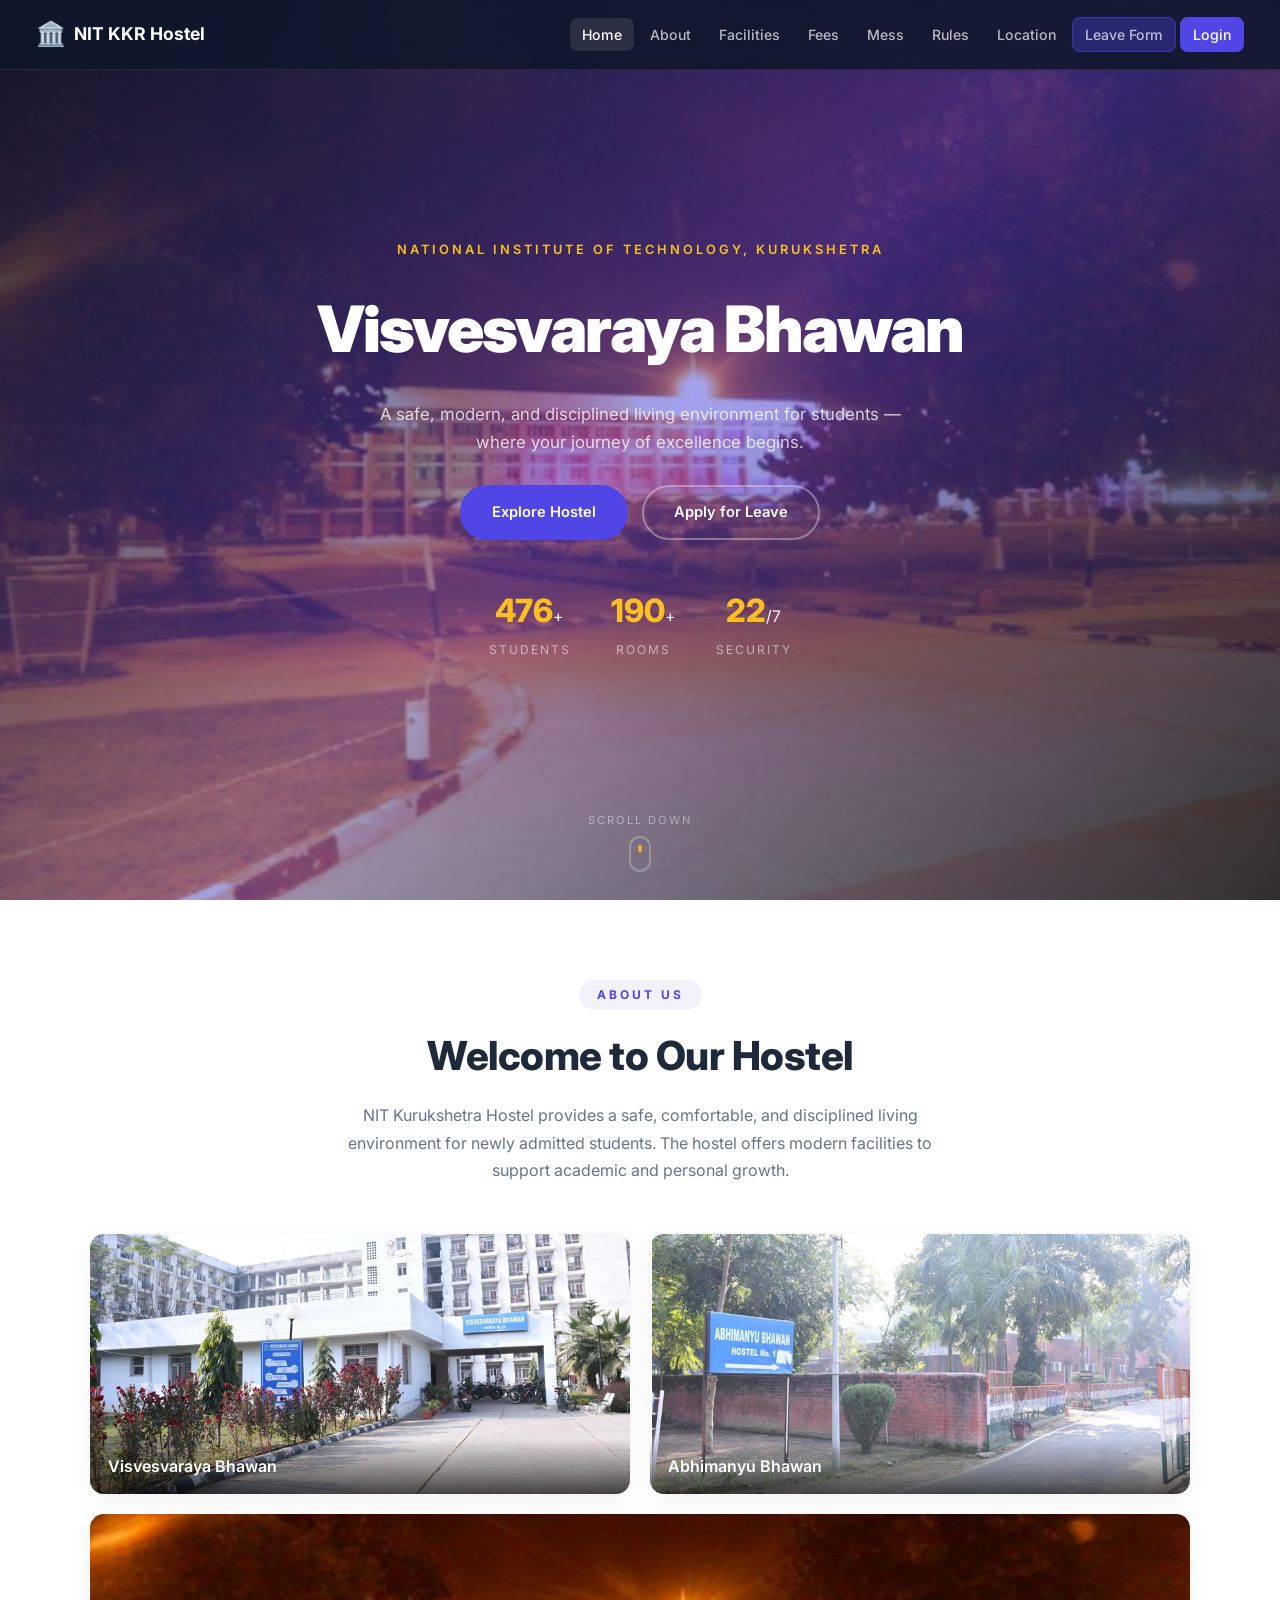
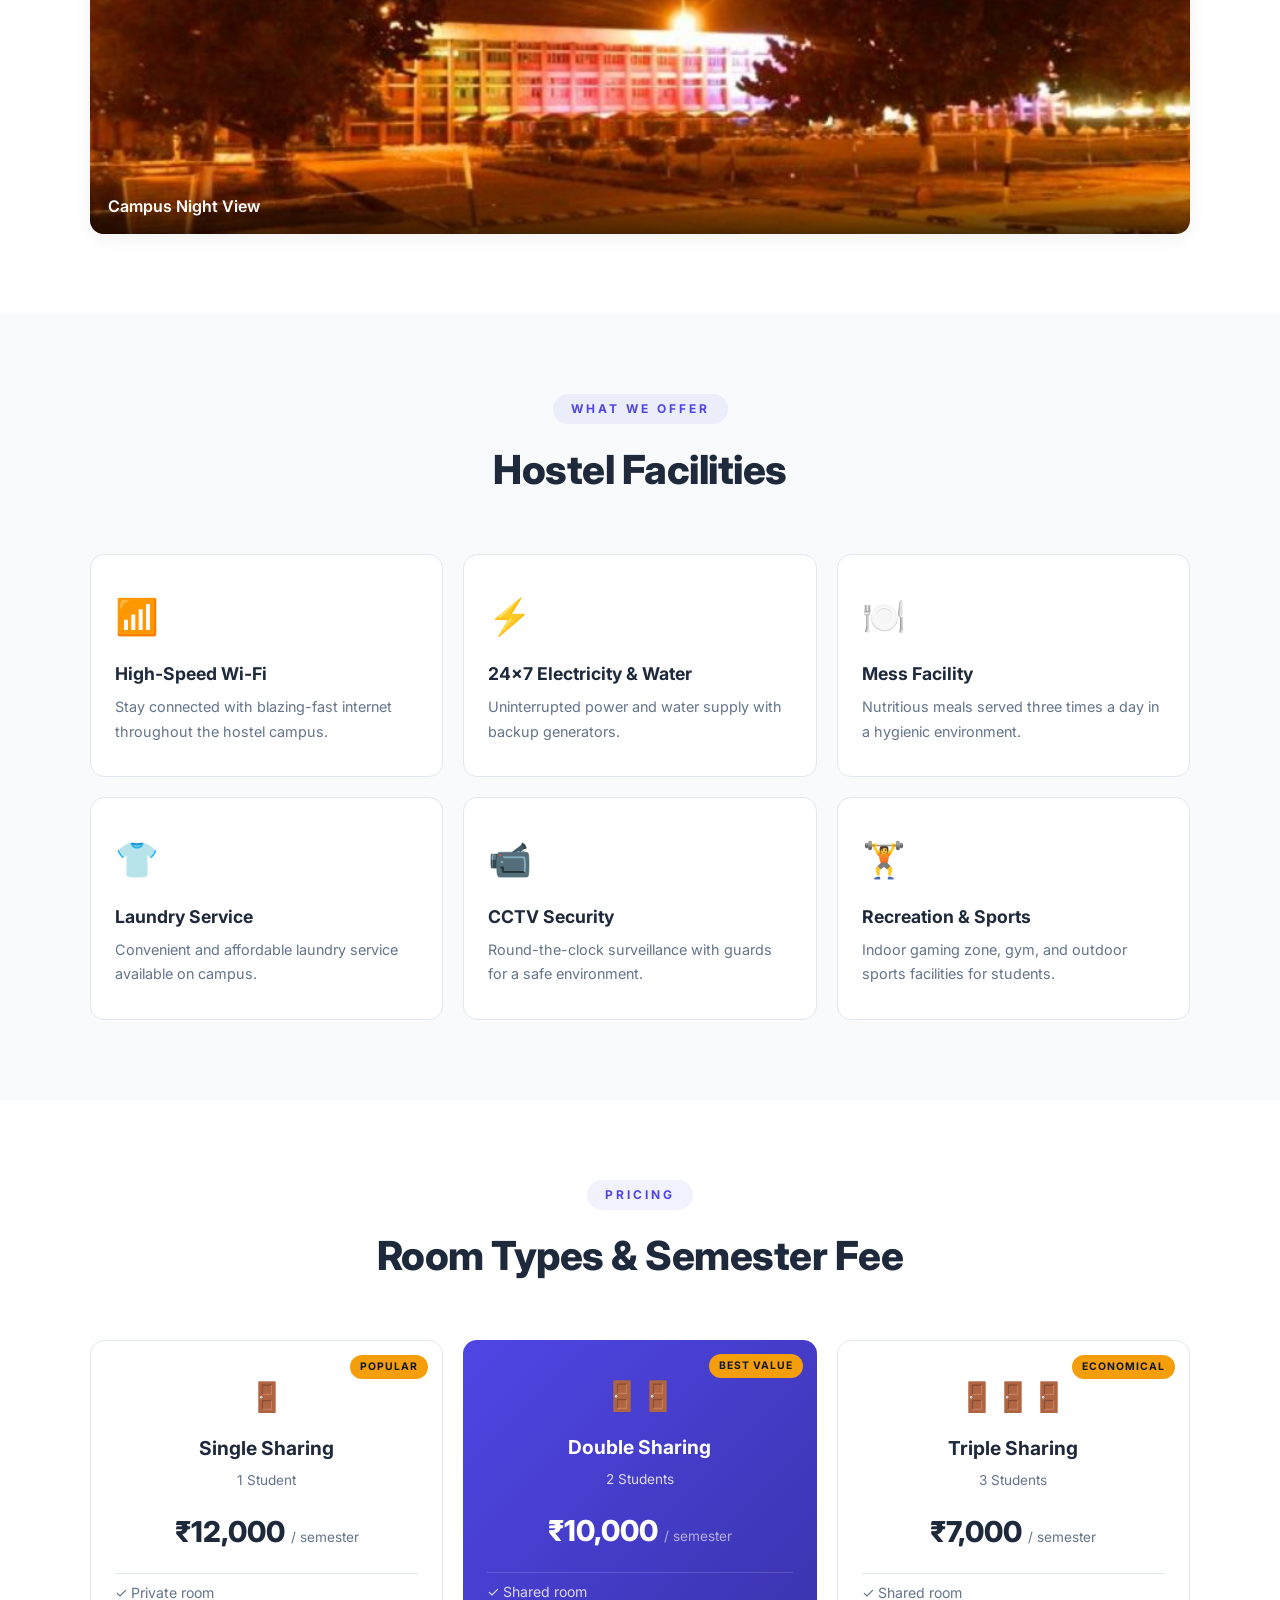
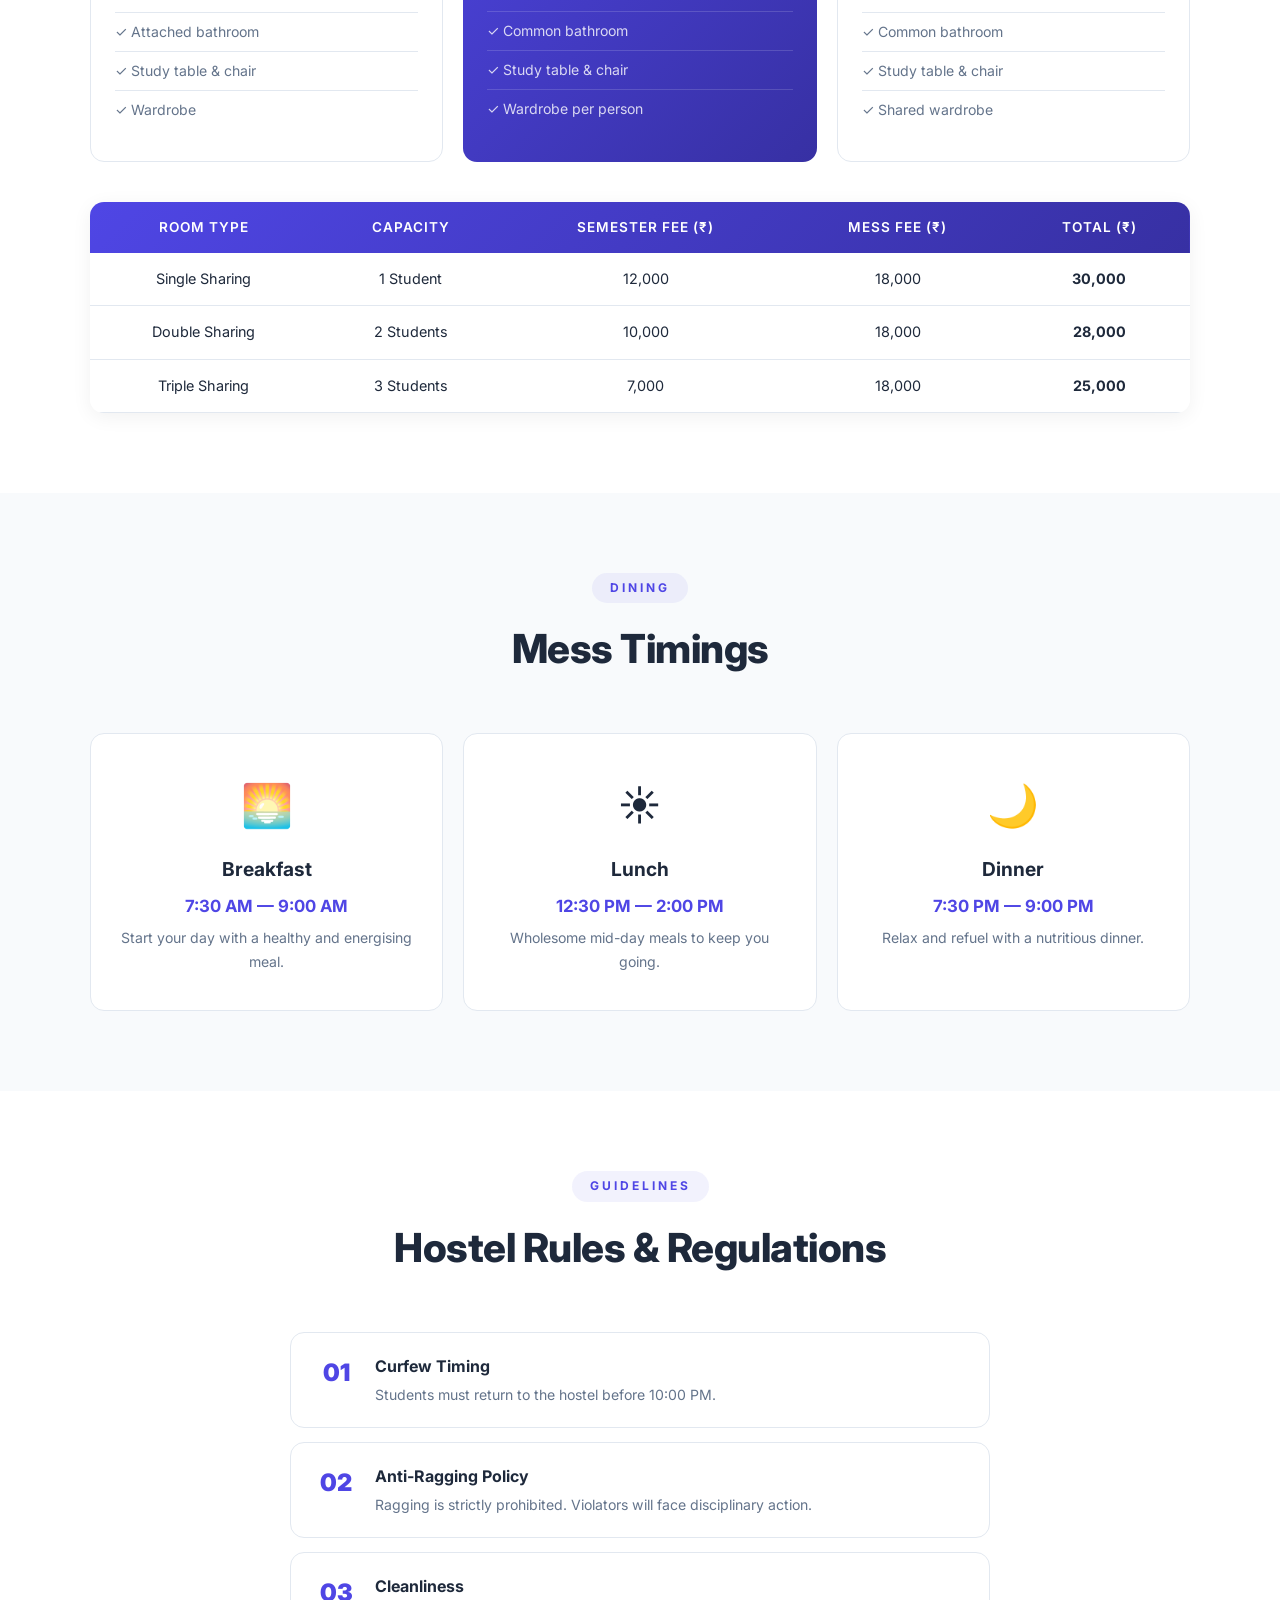
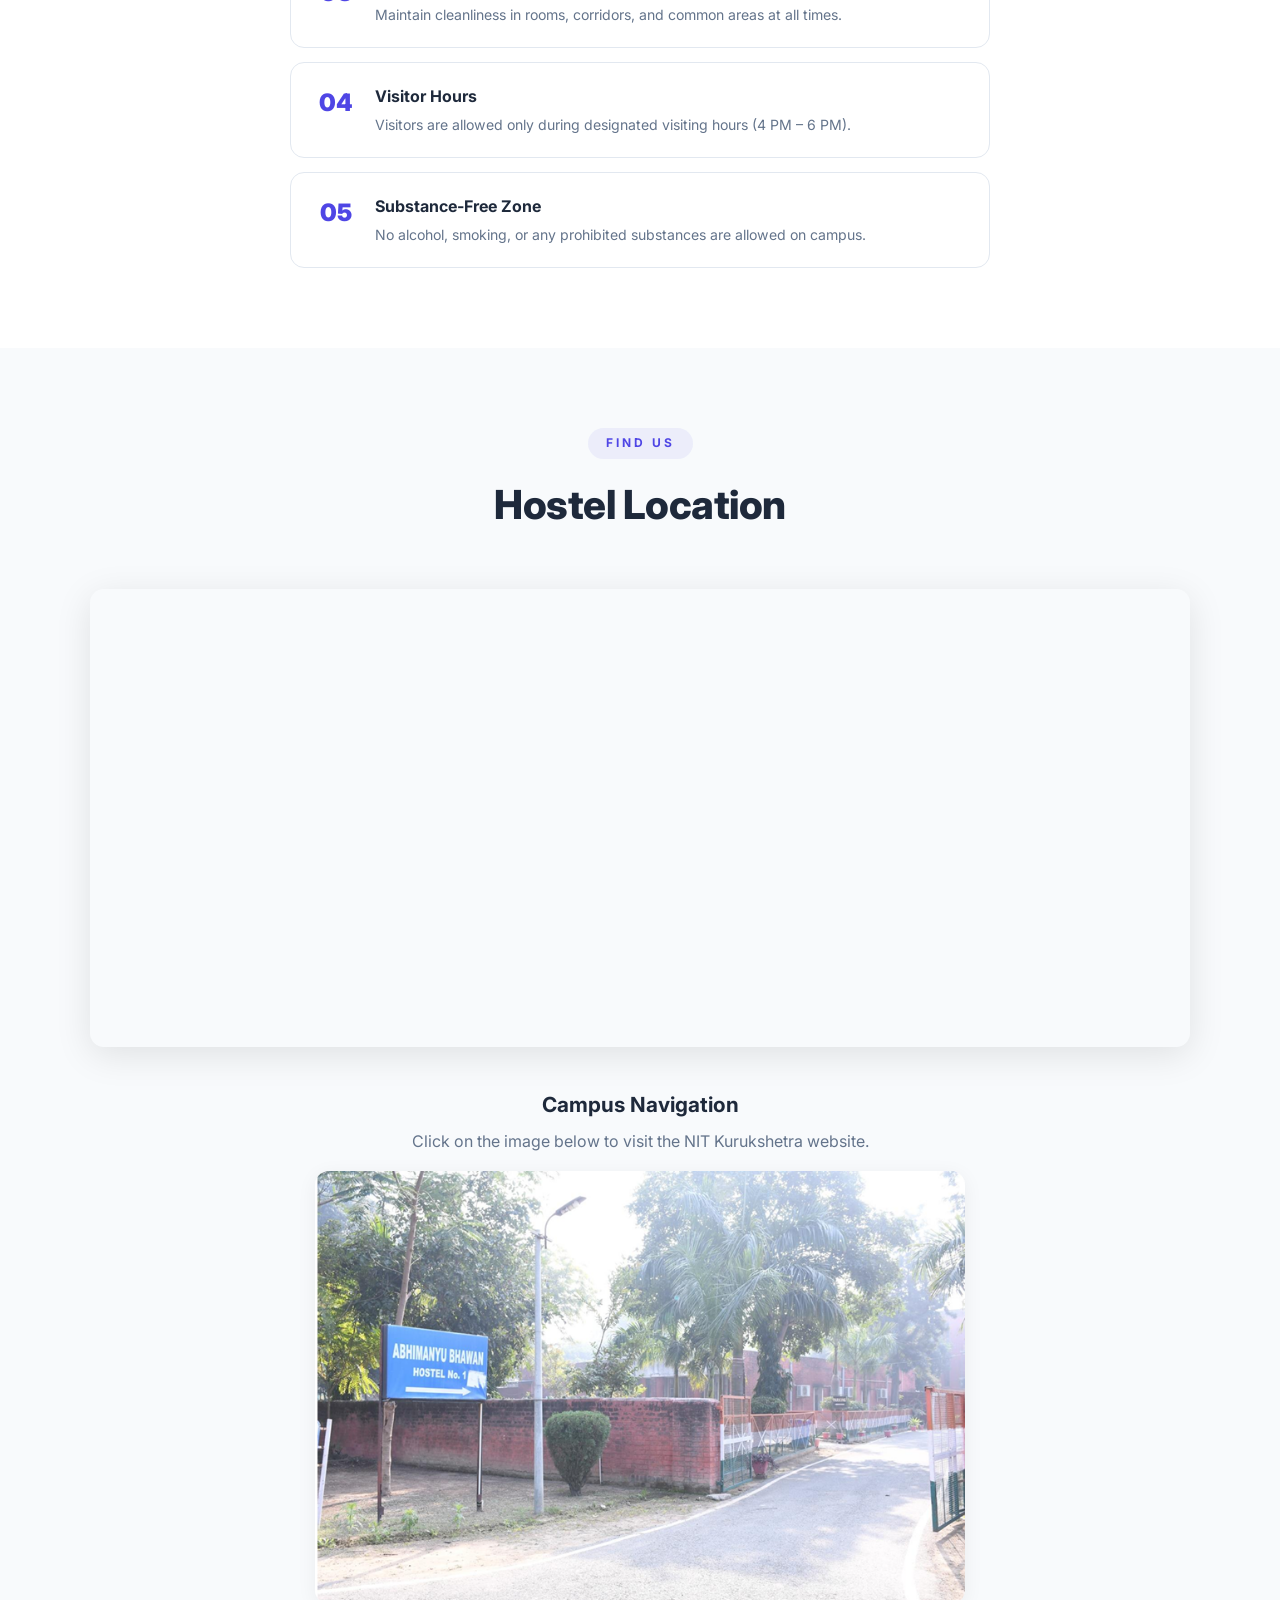
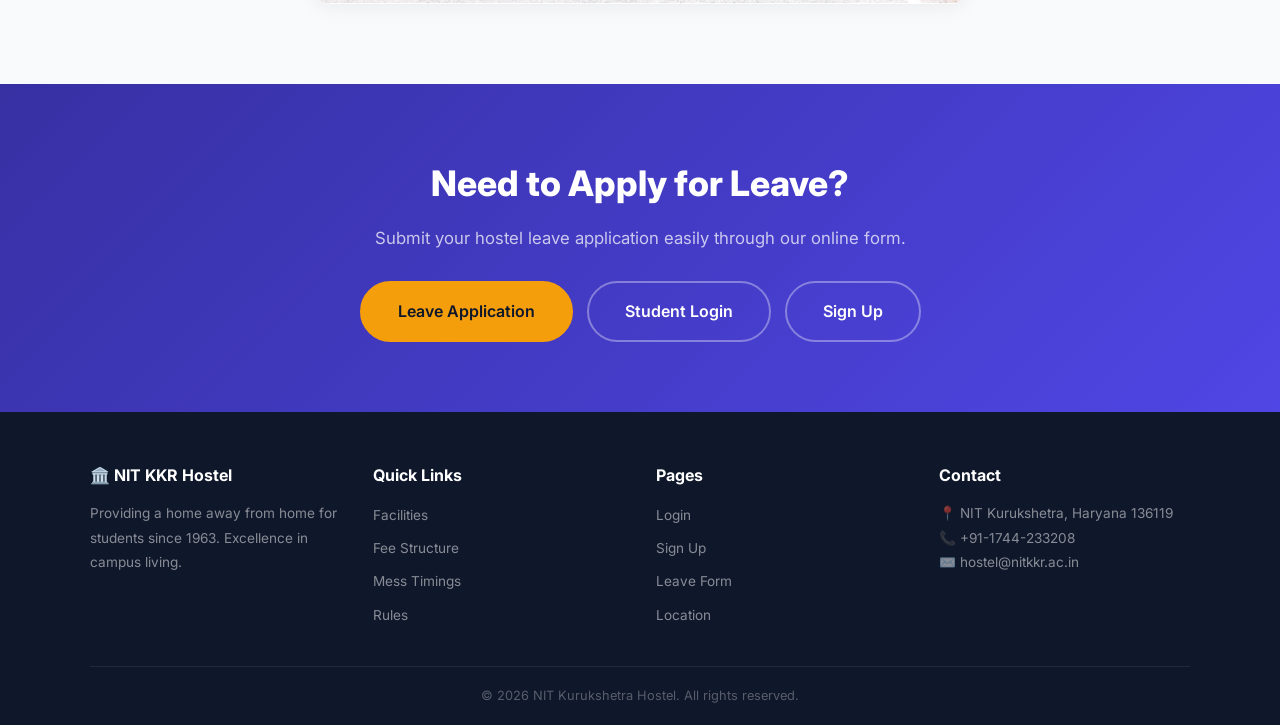
==== index.html @ 4e36c92c "Add NIT KKR Hostel webpage - HTML, CSS, JS with login, signup, leave form" ====
<!DOCTYPE html>
<html lang="en">

<head>
    <meta charset="UTF-8">
    <meta name="viewport" content="width=device-width, initial-scale=1.0">
    <title>NIT Kurukshetra Hostel - Visvesvaraya Bhawan</title>
    <meta name="description" content="NIT Kurukshetra Hostel - Visvesvaraya Bhawan. Safe, comfortable, and disciplined living environment for students with modern facilities.">
    <link rel="stylesheet" href="style.css">
    <link href="https://fonts.googleapis.com/css2?family=Inter:wght@300;400;500;600;700;800;900&display=swap" rel="stylesheet">
</head>

<body>

    <!-- ═══════════════════════ NAVBAR ═══════════════════════ -->
    <nav class="navbar" id="navbar">
        <div class="nav-brand">
            <span class="nav-logo">🏛️</span>
            <span class="nav-title">NIT KKR Hostel</span>
        </div>
        <button class="nav-toggle" id="navToggle" aria-label="Toggle navigation">
            <span></span><span></span><span></span>
        </button>
        <ul class="nav-links" id="navLinks">
            <li><a href="#home" class="active">Home</a></li>
            <li><a href="#about">About</a></li>
            <li><a href="#facilities">Facilities</a></li>
            <li><a href="#fees">Fees</a></li>
            <li><a href="#mess">Mess</a></li>
            <li><a href="#rules">Rules</a></li>
            <li><a href="#location">Location</a></li>
            <li><a href="leave.html" class="nav-btn">Leave Form</a></li>
            <li><a href="login.html" class="nav-btn nav-btn-accent">Login</a></li>
        </ul>
    </nav>

    <!-- ═══════════════════════ HERO SECTION ═══════════════════════ -->
    <section class="hero" id="home">
        <div class="hero-overlay"></div>
        <div class="hero-content">
            <p class="hero-tag">National Institute of Technology, Kurukshetra</p>
            <h1 class="hero-title">Visvesvaraya Bhawan</h1>
            <p class="hero-subtitle">A safe, modern, and disciplined living environment for students — where your journey of excellence begins.</p>
            <div class="hero-actions">
                <a href="#about" class="btn btn-primary">Explore Hostel</a>
                <a href="leave.html" class="btn btn-outline">Apply for Leave</a>
            </div>
            <div class="hero-stats">
                <div class="stat">
                    <span class="stat-num" data-target="500">0</span>+
                    <span class="stat-label">Students</span>
                </div>
                <div class="stat">
                    <span class="stat-num" data-target="200">0</span>+
                    <span class="stat-label">Rooms</span>
                </div>
                <div class="stat">
                    <span class="stat-num" data-target="24">0</span>/7
                    <span class="stat-label">Security</span>
                </div>
            </div>
        </div>
        <div class="hero-scroll">
            <span>Scroll Down</span>
            <div class="scroll-indicator"></div>
        </div>
    </section>

    <!-- ═══════════════════════ ABOUT ═══════════════════════ -->
    <section class="section" id="about">
        <div class="container">
            <div class="section-header">
                <span class="section-tag">About Us</span>
                <h2 class="section-title">Welcome to Our Hostel</h2>
                <p class="section-desc">
                    NIT Kurukshetra Hostel provides a safe, comfortable, and disciplined living
                    environment for newly admitted students. The hostel offers modern facilities
                    to support academic and personal growth.
                </p>
            </div>
            <div class="about-grid">
                <div class="about-card">
                    <img src="images/hostel.png" alt="Visvesvaraya Bhawan - Hostel Building" class="about-img">
                    <div class="about-card-label">Visvesvaraya Bhawan</div>
                </div>
                <div class="about-card">
                    <img src="images/h1.png" alt="Abhimanyu Bhawan - Hostel No.1" class="about-img">
                    <div class="about-card-label">Abhimanyu Bhawan</div>
                </div>
                <div class="about-card about-card-wide">
                    <img src="images/image.png" alt="NIT Kurukshetra Campus Night View" class="about-img">
                    <div class="about-card-label">Campus Night View</div>
                </div>
            </div>
        </div>
    </section>

    <!-- ═══════════════════════ FACILITIES ═══════════════════════ -->
    <section class="section section-alt" id="facilities">
        <div class="container">
            <div class="section-header">
                <span class="section-tag">What We Offer</span>
                <h2 class="section-title">Hostel Facilities</h2>
            </div>
            <div class="facilities-grid">
                <div class="facility-card" data-aos="fade-up">
                    <div class="facility-icon">📶</div>
                    <h3>High-Speed Wi-Fi</h3>
                    <p>Stay connected with blazing-fast internet throughout the hostel campus.</p>
                </div>
                <div class="facility-card" data-aos="fade-up">
                    <div class="facility-icon">⚡</div>
                    <h3>24×7 Electricity & Water</h3>
                    <p>Uninterrupted power and water supply with backup generators.</p>
                </div>
                <div class="facility-card" data-aos="fade-up">
                    <div class="facility-icon">🍽️</div>
                    <h3>Mess Facility</h3>
                    <p>Nutritious meals served three times a day in a hygienic environment.</p>
                </div>
                <div class="facility-card" data-aos="fade-up">
                    <div class="facility-icon">👕</div>
                    <h3>Laundry Service</h3>
                    <p>Convenient and affordable laundry service available on campus.</p>
                </div>
                <div class="facility-card" data-aos="fade-up">
                    <div class="facility-icon">📹</div>
                    <h3>CCTV Security</h3>
                    <p>Round-the-clock surveillance with guards for a safe environment.</p>
                </div>
                <div class="facility-card" data-aos="fade-up">
                    <div class="facility-icon">🏋️</div>
                    <h3>Recreation & Sports</h3>
                    <p>Indoor gaming zone, gym, and outdoor sports facilities for students.</p>
                </div>
            </div>
        </div>
    </section>

    <!-- ═══════════════════════ FEE TABLE ═══════════════════════ -->
    <section class="section" id="fees">
        <div class="container">
            <div class="section-header">
                <span class="section-tag">Pricing</span>
                <h2 class="section-title">Room Types & Semester Fee</h2>
            </div>
            <div class="fee-cards">
                <div class="fee-card">
                    <div class="fee-badge">Popular</div>
                    <div class="fee-icon">🚪</div>
                    <h3>Single Sharing</h3>
                    <p class="fee-capacity">1 Student</p>
                    <div class="fee-price">₹12,000 <span>/ semester</span></div>
                    <ul class="fee-features">
                        <li>✓ Private room</li>
                        <li>✓ Attached bathroom</li>
                        <li>✓ Study table & chair</li>
                        <li>✓ Wardrobe</li>
                    </ul>
                </div>
                <div class="fee-card fee-card-featured">
                    <div class="fee-badge">Best Value</div>
                    <div class="fee-icon">🚪🚪</div>
                    <h3>Double Sharing</h3>
                    <p class="fee-capacity">2 Students</p>
                    <div class="fee-price">₹10,000 <span>/ semester</span></div>
                    <ul class="fee-features">
                        <li>✓ Shared room</li>
                        <li>✓ Common bathroom</li>
                        <li>✓ Study table & chair</li>
                        <li>✓ Wardrobe per person</li>
                    </ul>
                </div>
                <div class="fee-card">
                    <div class="fee-badge">Economical</div>
                    <div class="fee-icon">🚪🚪🚪</div>
                    <h3>Triple Sharing</h3>
                    <p class="fee-capacity">3 Students</p>
                    <div class="fee-price">₹7,000 <span>/ semester</span></div>
                    <ul class="fee-features">
                        <li>✓ Shared room</li>
                        <li>✓ Common bathroom</li>
                        <li>✓ Study table & chair</li>
                        <li>✓ Shared wardrobe</li>
                    </ul>
                </div>
            </div>

            <!-- Traditional Fee Table -->
            <div class="table-wrapper">
                <table id="feeTable">
                    <thead>
                        <tr>
                            <th>Room Type</th>
                            <th>Capacity</th>
                            <th>Semester Fee (₹)</th>
                            <th>Mess Fee (₹)</th>
                            <th>Total (₹)</th>
                        </tr>
                    </thead>
                    <tbody>
                        <tr>
                            <td>Single Sharing</td>
                            <td>1 Student</td>
                            <td>12,000</td>
                            <td>18,000</td>
                            <td><strong>30,000</strong></td>
                        </tr>
                        <tr>
                            <td>Double Sharing</td>
                            <td>2 Students</td>
                            <td>10,000</td>
                            <td>18,000</td>
                            <td><strong>28,000</strong></td>
                        </tr>
                        <tr>
                            <td>Triple Sharing</td>
                            <td>3 Students</td>
                            <td>7,000</td>
                            <td>18,000</td>
                            <td><strong>25,000</strong></td>
                        </tr>
                    </tbody>
                </table>
            </div>
        </div>
    </section>

    <!-- ═══════════════════════ MESS TIMINGS ═══════════════════════ -->
    <section class="section section-alt" id="mess">
        <div class="container">
            <div class="section-header">
                <span class="section-tag">Dining</span>
                <h2 class="section-title">Mess Timings</h2>
            </div>
            <div class="mess-grid">
                <div class="mess-card">
                    <div class="mess-icon">🌅</div>
                    <h3>Breakfast</h3>
                    <p class="mess-time">7:30 AM — 9:00 AM</p>
                    <p class="mess-desc">Start your day with a healthy and energising meal.</p>
                </div>
                <div class="mess-card">
                    <div class="mess-icon">☀️</div>
                    <h3>Lunch</h3>
                    <p class="mess-time">12:30 PM — 2:00 PM</p>
                    <p class="mess-desc">Wholesome mid-day meals to keep you going.</p>
                </div>
                <div class="mess-card">
                    <div class="mess-icon">🌙</div>
                    <h3>Dinner</h3>
                    <p class="mess-time">7:30 PM — 9:00 PM</p>
                    <p class="mess-desc">Relax and refuel with a nutritious dinner.</p>
                </div>
            </div>
        </div>
    </section>

    <!-- ═══════════════════════ RULES ═══════════════════════ -->
    <section class="section" id="rules">
        <div class="container">
            <div class="section-header">
                <span class="section-tag">Guidelines</span>
                <h2 class="section-title">Hostel Rules & Regulations</h2>
            </div>
            <div class="rules-list">
                <div class="rule-item">
                    <span class="rule-num">01</span>
                    <div>
                        <h4>Curfew Timing</h4>
                        <p>Students must return to the hostel before 10:00 PM.</p>
                    </div>
                </div>
                <div class="rule-item">
                    <span class="rule-num">02</span>
                    <div>
                        <h4>Anti-Ragging Policy</h4>
                        <p>Ragging is strictly prohibited. Violators will face disciplinary action.</p>
                    </div>
                </div>
                <div class="rule-item">
                    <span class="rule-num">03</span>
                    <div>
                        <h4>Cleanliness</h4>
                        <p>Maintain cleanliness in rooms, corridors, and common areas at all times.</p>
                    </div>
                </div>
                <div class="rule-item">
                    <span class="rule-num">04</span>
                    <div>
                        <h4>Visitor Hours</h4>
                        <p>Visitors are allowed only during designated visiting hours (4 PM – 6 PM).</p>
                    </div>
                </div>
                <div class="rule-item">
                    <span class="rule-num">05</span>
                    <div>
                        <h4>Substance-Free Zone</h4>
                        <p>No alcohol, smoking, or any prohibited substances are allowed on campus.</p>
                    </div>
                </div>
            </div>
        </div>
    </section>

    <!-- ═══════════════════════ LOCATION ═══════════════════════ -->
    <section class="section section-alt" id="location">
        <div class="container">
            <div class="section-header">
                <span class="section-tag">Find Us</span>
                <h2 class="section-title">Hostel Location</h2>
            </div>
            <div class="map-container">
                <iframe
                    src="https://www.google.com/maps/embed?pb=!1m18!1m12!1m3!1d3444.362678677204!2d76.81512547534066!3d29.94514027498901!2m3!1f0!2f0!3f0!3m2!1i1024!2i768!4f13.1!3m3!1m2!1s0x390e3f51bab18cb5%3A0x96200205143e35f6!2sNIT%20Kurukshetra!5e0!3m2!1sen!2sin!4v1706540000000"
                    width="100%" height="450" style="border:0; border-radius: 16px;" allowfullscreen="" loading="lazy"
                    referrerpolicy="no-referrer-when-downgrade" title="NIT Kurukshetra Location">
                </iframe>
            </div>

            <!-- Campus Image Map -->
            <div class="campus-nav">
                <h3>Campus Navigation</h3>
                <p>Click on the image below to visit the NIT Kurukshetra website.</p>
                <img src="images/h1.png" usemap="#campusmap" alt="Campus Navigation - Abhimanyu Bhawan" class="campus-map-img">
                <map name="campusmap">
                    <area shape="rect" coords="50,50,300,250" href="https://nitkkr.ac.in" target="_blank"
                        alt="NIT Kurukshetra Website">
                </map>
            </div>
        </div>
    </section>

    <!-- ═══════════════════════ CTA ═══════════════════════ -->
    <section class="cta-section">
        <div class="container">
            <h2>Need to Apply for Leave?</h2>
            <p>Submit your hostel leave application easily through our online form.</p>
            <div class="cta-buttons">
                <a href="leave.html" class="btn btn-primary btn-lg">Leave Application</a>
                <a href="login.html" class="btn btn-outline btn-lg">Student Login</a>
                <a href="signup.html" class="btn btn-outline btn-lg">Sign Up</a>
            </div>
        </div>
    </section>

    <!-- ═══════════════════════ FOOTER ═══════════════════════ -->
    <footer class="footer">
        <div class="container">
            <div class="footer-grid">
                <div class="footer-col">
                    <h4>🏛️ NIT KKR Hostel</h4>
                    <p>Providing a home away from home for students since 1963. Excellence in campus living.</p>
                </div>
                <div class="footer-col">
                    <h4>Quick Links</h4>
                    <ul>
                        <li><a href="#facilities">Facilities</a></li>
                        <li><a href="#fees">Fee Structure</a></li>
                        <li><a href="#mess">Mess Timings</a></li>
                        <li><a href="#rules">Rules</a></li>
                    </ul>
                </div>
                <div class="footer-col">
                    <h4>Pages</h4>
                    <ul>
                        <li><a href="login.html">Login</a></li>
                        <li><a href="signup.html">Sign Up</a></li>
                        <li><a href="leave.html">Leave Form</a></li>
                        <li><a href="#location">Location</a></li>
                    </ul>
                </div>
                <div class="footer-col">
                    <h4>Contact</h4>
                    <p>📍 NIT Kurukshetra, Haryana 136119</p>
                    <p>📞 +91-1744-233208</p>
                    <p>✉️ hostel@nitkkr.ac.in</p>
                </div>
            </div>
            <div class="footer-bottom">
                <p>&copy; 2026 NIT Kurukshetra Hostel. All rights reserved.</p>
            </div>
        </div>
    </footer>

    <script src="script.js"></script>
</body>

</html>
---- style.css ----
/* ── NIT KKR Hostel — Stylesheet ── */
@import url('https://fonts.googleapis.com/css2?family=Inter:wght@400;600;700;800&display=swap');

* { box-sizing: border-box; margin: 0; padding: 0; }
html { scroll-behavior: smooth; scroll-padding-top: 80px; }
body { font-family: 'Inter', sans-serif; color: #1e293b; line-height: 1.7; }
img { max-width: 100%; display: block; }
a { text-decoration: none; color: inherit; }
ul { list-style: none; }
.container { max-width: 1140px; margin: 0 auto; padding: 0 20px; }

/* ── Navbar ── */
.navbar {
    position: fixed; top: 0; left: 0; right: 0; z-index: 1000;
    display: flex; align-items: center; justify-content: space-between;
    padding: 14px 36px;
    background: rgba(15,23,42,0.85); backdrop-filter: blur(14px);
    border-bottom: 1px solid rgba(255,255,255,0.08);
}
.navbar.scrolled { padding: 10px 36px; background: rgba(15,23,42,0.96); }
.nav-brand { display: flex; align-items: center; gap: 8px; }
.nav-logo { font-size: 1.5rem; }
.nav-title { font-size: 1.1rem; font-weight: 700; color: #fff; }
.nav-links { display: flex; align-items: center; gap: 4px; }
.nav-links a { color: rgba(255,255,255,0.7); font-size: 0.88rem; font-weight: 500; padding: 8px 12px; border-radius: 8px; transition: 0.3s; }
.nav-links a:hover, .nav-links a.active { color: #fff; background: rgba(255,255,255,0.1); }
.nav-btn { background: rgba(79,70,229,0.35)!important; border: 1px solid rgba(79,70,229,0.5)!important; }
.nav-btn:hover { background: #4f46e5!important; color: #fff!important; }
.nav-btn-accent { background: #4f46e5!important; color: #fff!important; }
.nav-toggle { display: none; flex-direction: column; gap: 5px; background: none; border: none; cursor: pointer; }
.nav-toggle span { width: 22px; height: 2px; background: #fff; border-radius: 2px; }

/* ── Hero ── */
.hero {
    min-height: 100vh; display: flex; align-items: center; justify-content: center;
    text-align: center; color: #fff; position: relative;
    background: url('images/image.png') center/cover no-repeat;
}
.hero-overlay { position: absolute; inset: 0; background: linear-gradient(135deg, rgba(15,23,42,0.88), rgba(79,70,229,0.5), rgba(15,23,42,0.85)); }
.hero-content { position: relative; z-index: 2; max-width: 760px; padding: 0 20px; animation: fadeUp 0.8s ease; }
.hero-tag { font-size: 0.8rem; font-weight: 600; text-transform: uppercase; letter-spacing: 3px; color: #fbbf24; margin-bottom: 14px; }
.hero-title { font-size: clamp(2.2rem,5.5vw,4rem); font-weight: 900; letter-spacing: -2px; margin-bottom: 16px; }
.hero-subtitle { font-size: 1.05rem; color: rgba(255,255,255,0.78); max-width: 540px; margin: 0 auto 28px; }
.hero-actions { display: flex; gap: 14px; justify-content: center; flex-wrap: wrap; margin-bottom: 44px; }
.hero-stats { display: flex; gap: 40px; justify-content: center; flex-wrap: wrap; }
.stat-num { font-size: 2rem; font-weight: 800; color: #fbbf24; }
.stat-label { display: block; font-size: 0.75rem; text-transform: uppercase; letter-spacing: 2px; color: rgba(255,255,255,0.55); margin-top: 2px; }
.hero-scroll { position: absolute; bottom: 28px; left: 50%; transform: translateX(-50%); z-index: 2; text-align: center; color: rgba(255,255,255,0.45); font-size: 0.7rem; letter-spacing: 2px; text-transform: uppercase; }
.scroll-indicator { width: 22px; height: 36px; border: 2px solid rgba(255,255,255,0.25); border-radius: 11px; margin: 6px auto 0; position: relative; }
.scroll-indicator::before { content: ''; position: absolute; top: 7px; left: 50%; transform: translateX(-50%); width: 3px; height: 7px; background: #fbbf24; border-radius: 2px; animation: pulse 2s infinite; }
@keyframes pulse { 0%{opacity:1;top:7px} 100%{opacity:0;top:20px} }

/* ── Buttons ── */
.btn { display: inline-flex; align-items: center; padding: 13px 30px; border-radius: 50px; font-size: 0.92rem; font-weight: 600; cursor: pointer; transition: 0.3s; border: 2px solid transparent; }
.btn-primary { background: #4f46e5; color: #fff; border-color: #4f46e5; }
.btn-primary:hover { background: #3730a3; transform: translateY(-2px); box-shadow: 0 6px 20px rgba(79,70,229,0.35); }
.btn-outline { background: transparent; color: #fff; border-color: rgba(255,255,255,0.35); }
.btn-outline:hover { background: rgba(255,255,255,0.1); border-color: #fff; }
.btn-lg { padding: 15px 36px; font-size: 1rem; }

/* ── Sections ── */
.section { padding: 80px 0; }
.section-alt { background: #f8fafc; }
.section-header { text-align: center; margin-bottom: 50px; }
.section-tag { display: inline-block; font-size: 0.75rem; font-weight: 700; text-transform: uppercase; letter-spacing: 3px; color: #4f46e5; background: rgba(79,70,229,0.07); padding: 5px 18px; border-radius: 50px; margin-bottom: 12px; }
.section-title { font-size: clamp(1.6rem,3.5vw,2.5rem); font-weight: 800; letter-spacing: -0.5px; }
.section-desc { max-width: 600px; margin: 12px auto 0; color: #64748b; font-size: 1rem; }

/* ── About Grid ── */
.about-grid { display: grid; grid-template-columns: 1fr 1fr; gap: 20px; }
.about-card { position: relative; border-radius: 14px; overflow: hidden; box-shadow: 0 4px 20px rgba(0,0,0,0.06); transition: 0.3s; }
.about-card:hover { transform: translateY(-5px); box-shadow: 0 10px 40px rgba(0,0,0,0.12); }
.about-card-wide { grid-column: 1/-1; }
.about-img { width: 100%; height: 260px; object-fit: cover; }
.about-card-wide .about-img { height: 320px; }
.about-card-label { position: absolute; bottom: 0; left: 0; right: 0; padding: 14px 18px; background: linear-gradient(transparent,rgba(0,0,0,0.7)); color: #fff; font-weight: 600; }

/* ── Facilities ── */
.facilities-grid { display: grid; grid-template-columns: repeat(auto-fit,minmax(300px,1fr)); gap: 20px; }
.facility-card { background: #fff; padding: 32px 24px; border-radius: 14px; border: 1px solid #e2e8f0; transition: 0.3s; }
.facility-card:hover { transform: translateY(-5px); box-shadow: 0 10px 36px rgba(0,0,0,0.1); border-color: #818cf8; }
.facility-icon { font-size: 2.2rem; margin-bottom: 12px; }
.facility-card h3 { font-size: 1.1rem; font-weight: 700; margin-bottom: 6px; }
.facility-card p { color: #64748b; font-size: 0.9rem; }

/* ── Fee Cards ── */
.fee-cards { display: grid; grid-template-columns: repeat(auto-fit,minmax(280px,1fr)); gap: 20px; margin-bottom: 40px; }
.fee-card { background: #fff; border: 1px solid #e2e8f0; border-radius: 14px; padding: 32px 24px; text-align: center; position: relative; transition: 0.3s; }
.fee-card:hover { transform: translateY(-6px); box-shadow: 0 10px 36px rgba(0,0,0,0.1); }
.fee-card-featured { background: linear-gradient(135deg,#4f46e5,#3730a3); color: #fff; border: none; transform: scale(1.03); }
.fee-card-featured:hover { transform: scale(1.03) translateY(-6px); }
.fee-card-featured .fee-capacity, .fee-card-featured .fee-features li { color: rgba(255,255,255,0.8); }
.fee-card-featured .fee-price span { color: rgba(255,255,255,0.6); }
.fee-card-featured .fee-features li { border-color: rgba(255,255,255,0.15); }
.fee-badge { position: absolute; top: 14px; right: 14px; background: #f59e0b; color: #0f172a; font-size: 0.65rem; font-weight: 700; text-transform: uppercase; letter-spacing: 1px; padding: 3px 10px; border-radius: 50px; }
.fee-icon { font-size: 1.8rem; margin-bottom: 10px; }
.fee-card h3 { font-size: 1.2rem; font-weight: 700; margin-bottom: 4px; }
.fee-capacity { color: #64748b; font-size: 0.85rem; margin-bottom: 16px; }
.fee-price { font-size: 1.8rem; font-weight: 800; margin-bottom: 16px; }
.fee-price span { font-size: 0.85rem; font-weight: 400; color: #64748b; }
.fee-features { text-align: left; }
.fee-features li { padding: 7px 0; color: #64748b; font-size: 0.88rem; border-top: 1px solid #e2e8f0; }

/* ── Fee Table ── */
.table-wrapper { overflow-x: auto; border-radius: 14px; box-shadow: 0 4px 20px rgba(0,0,0,0.06); }
table { width: 100%; border-collapse: collapse; background: #fff; }
thead { background: linear-gradient(135deg,#4f46e5,#3730a3); color: #fff; }
th { padding: 14px 18px; font-size: 0.85rem; font-weight: 600; text-transform: uppercase; letter-spacing: 1px; text-align: center; }
td { padding: 14px 18px; text-align: center; border-bottom: 1px solid #e2e8f0; font-size: 0.9rem; }
tbody tr:hover { background: rgba(79,70,229,0.03); }

/* ── Mess ── */
.mess-grid { display: grid; grid-template-columns: repeat(auto-fit,minmax(260px,1fr)); gap: 20px; }
.mess-card { background: #fff; padding: 36px 24px; border-radius: 14px; text-align: center; border: 1px solid #e2e8f0; transition: 0.3s; }
.mess-card:hover { transform: translateY(-5px); box-shadow: 0 10px 36px rgba(0,0,0,0.1); }
.mess-icon { font-size: 2.6rem; margin-bottom: 12px; }
.mess-card h3 { font-size: 1.2rem; font-weight: 700; margin-bottom: 6px; }
.mess-time { font-size: 1.05rem; font-weight: 700; color: #4f46e5; margin-bottom: 6px; }
.mess-desc { color: #64748b; font-size: 0.88rem; }

/* ── Rules ── */
.rules-list { max-width: 700px; margin: 0 auto; display: flex; flex-direction: column; gap: 14px; }
.rule-item { display: flex; gap: 18px; background: #fff; padding: 20px 24px; border-radius: 14px; border: 1px solid #e2e8f0; transition: 0.3s; }
.rule-item:hover { transform: translateX(6px); box-shadow: 0 4px 20px rgba(0,0,0,0.06); border-color: #818cf8; }
.rule-num { font-size: 1.5rem; font-weight: 900; color: #4f46e5; min-width: 42px; text-align: center; }
.rule-item h4 { font-size: 1rem; font-weight: 700; margin-bottom: 3px; }
.rule-item p { color: #64748b; font-size: 0.88rem; }

/* ── Map ── */
.map-container { border-radius: 14px; overflow: hidden; box-shadow: 0 8px 36px rgba(0,0,0,0.1); margin-bottom: 40px; }
.campus-nav { text-align: center; }
.campus-nav h3 { font-size: 1.3rem; font-weight: 700; margin-bottom: 6px; }
.campus-nav p { color: #64748b; margin-bottom: 16px; }
.campus-map-img { max-width: 650px; margin: 0 auto; border-radius: 14px; box-shadow: 0 4px 20px rgba(0,0,0,0.06); }

/* ── CTA ── */
.cta-section { padding: 70px 0; background: linear-gradient(135deg,#3730a3,#4f46e5); text-align: center; color: #fff; }
.cta-section h2 { font-size: clamp(1.5rem,3.5vw,2.2rem); font-weight: 800; margin-bottom: 10px; }
.cta-section p { color: rgba(255,255,255,0.72); font-size: 1.05rem; margin-bottom: 28px; }
.cta-buttons { display: flex; gap: 14px; justify-content: center; flex-wrap: wrap; }
.cta-section .btn-primary { background: #f59e0b; border-color: #f59e0b; color: #0f172a; }
.cta-section .btn-primary:hover { background: #fbbf24; }

/* ── Footer ── */
.footer { background: #0f172a; color: #cbd5e1; padding: 50px 0 0; }
.footer-grid { display: grid; grid-template-columns: repeat(auto-fit,minmax(200px,1fr)); gap: 32px; padding-bottom: 32px; border-bottom: 1px solid rgba(255,255,255,0.08); }
.footer-col h4 { color: #fff; font-size: 1rem; font-weight: 700; margin-bottom: 12px; }
.footer-col p, .footer-col a { font-size: 0.85rem; color: rgba(255,255,255,0.5); line-height: 1.8; }
.footer-col a:hover { color: #818cf8; }
.footer-col li { margin-bottom: 6px; }
.footer-bottom { text-align: center; padding: 18px 0; font-size: 0.8rem; color: rgba(255,255,255,0.3); }

/* ── Animations ── */
@keyframes fadeUp { from{opacity:0;transform:translateY(25px)} to{opacity:1;transform:translateY(0)} }
.animate-on-scroll { opacity: 0; transform: translateY(25px); transition: opacity 0.6s, transform 0.6s; }
.animate-on-scroll.visible { opacity: 1; transform: translateY(0); }

/* ── Form Pages (login, signup, leave) ── */
.page-body { min-height: 100vh; display: flex; align-items: center; justify-content: center; background: linear-gradient(135deg,#0f172a,#1e1b4b,#0f172a); padding: 80px 20px 36px; font-family: 'Inter',sans-serif; }
.form-card { background: #fff; width: 100%; max-width: 500px; border-radius: 20px; padding: 40px 36px; box-shadow: 0 12px 48px rgba(0,0,0,0.15); animation: fadeUp 0.6s ease; }
.form-card h1, .form-card legend { font-size: 1.7rem; font-weight: 800; text-align: center; margin-bottom: 6px; }
.form-subtitle { text-align: center; color: #64748b; font-size: 0.9rem; margin-bottom: 28px; }
.form-group { margin-bottom: 18px; }
.form-group label { display: block; font-weight: 600; font-size: 0.88rem; margin-bottom: 5px; }
.form-group input[type="text"], .form-group input[type="email"], .form-group input[type="password"],
.form-group input[type="tel"], .form-group input[type="date"], .form-group textarea, .form-group select {
    width: 100%; padding: 11px 14px; border: 2px solid #e2e8f0; border-radius: 10px;
    font-size: 0.9rem; font-family: 'Inter',sans-serif; background: #f8fafc; outline: none; transition: 0.3s;
}
.form-group input:focus, .form-group textarea:focus, .form-group select:focus { border-color: #4f46e5; box-shadow: 0 0 0 3px rgba(79,70,229,0.1); background: #fff; }
.form-group textarea { resize: vertical; min-height: 70px; }
.form-row { display: flex; gap: 14px; }
.form-row .form-group { flex: 1; }
.form-options { display: flex; flex-wrap: wrap; gap: 10px; margin-top: 6px; }
.form-option { display: flex; align-items: center; gap: 5px; font-size: 0.88rem; cursor: pointer; }
.form-option input { accent-color: #4f46e5; width: 15px; height: 15px; cursor: pointer; }

/* Captcha */
.captcha-section { margin-top: 20px; padding: 16px; background: rgba(79,70,229,0.04); border: 2px dashed rgba(79,70,229,0.18); border-radius: 14px; }
.captcha-label { font-weight: 700; font-size: 0.88rem; margin-bottom: 10px; }
.captcha-display { display: flex; align-items: center; gap: 10px; margin-bottom: 10px; }
.captcha-display span { font-size: 1.3rem; font-weight: 800; letter-spacing: 3px; color: #4f46e5; background: rgba(79,70,229,0.07); padding: 7px 18px; border-radius: 8px; user-select: none; }
.captcha-refresh { background: none; border: 2px solid #e2e8f0; font-size: 1.2rem; cursor: pointer; color: #4f46e5; padding: 5px 9px; border-radius: 8px; transition: 0.3s; }
.captcha-refresh:hover { background: #4f46e5; color: #fff; border-color: #4f46e5; }
.captcha-error { color: #ef4444; font-size: 0.82rem; margin-top: 6px; display: none; }

/* Form buttons & footer */
.form-btn { width: 100%; margin-top: 20px; padding: 13px; background: linear-gradient(135deg,#4f46e5,#3730a3); color: #fff; font-size: 0.95rem; font-weight: 700; font-family: 'Inter',sans-serif; border: none; border-radius: 10px; cursor: pointer; transition: 0.3s; }
.form-btn:hover { transform: translateY(-2px); box-shadow: 0 8px 24px rgba(79,70,229,0.3); }
.form-footer { text-align: center; margin-top: 16px; font-size: 0.85rem; color: #64748b; }
.form-footer a { color: #4f46e5; font-weight: 600; }
.form-footer a:hover { text-decoration: underline; }
.back-link { position: fixed; top: 18px; left: 18px; z-index: 1000; color: rgba(255,255,255,0.65); font-size: 0.85rem; font-weight: 500; padding: 7px 14px; background: rgba(255,255,255,0.07); border-radius: 50px; backdrop-filter: blur(8px); transition: 0.3s; }
.back-link:hover { color: #fff; background: rgba(255,255,255,0.14); }

/* Toast */
.toast { position: fixed; bottom: -80px; left: 50%; transform: translateX(-50%); background: #0f172a; color: #fff; padding: 12px 24px; border-radius: 50px; font-size: 0.9rem; font-weight: 500; z-index: 9999; transition: bottom 0.4s cubic-bezier(0.34,1.56,0.64,1); box-shadow: 0 6px 24px rgba(0,0,0,0.25); }
.toast.show { bottom: 28px; }
.toast.success { background: #10b981; }
.toast.error { background: #ef4444; }

/* ── Responsive ── */
@media(max-width:768px) {
    .nav-toggle { display: flex; }
    .nav-links { position: fixed; top: 0; right: -100%; width: 260px; height: 100vh; background: #0f172a; flex-direction: column; padding: 70px 20px 20px; gap: 4px; transition: 0.3s; }
    .nav-links.open { right: 0; }
    .nav-links li { width: 100%; }
    .nav-links a { display: block; padding: 11px 14px; width: 100%; }
    .about-grid, .fee-cards, .facilities-grid, .mess-grid { grid-template-columns: 1fr; }
    .fee-card-featured { transform: scale(1); }
    .fee-card-featured:hover { transform: translateY(-6px); }
    .form-row { flex-direction: column; gap: 0; }
}
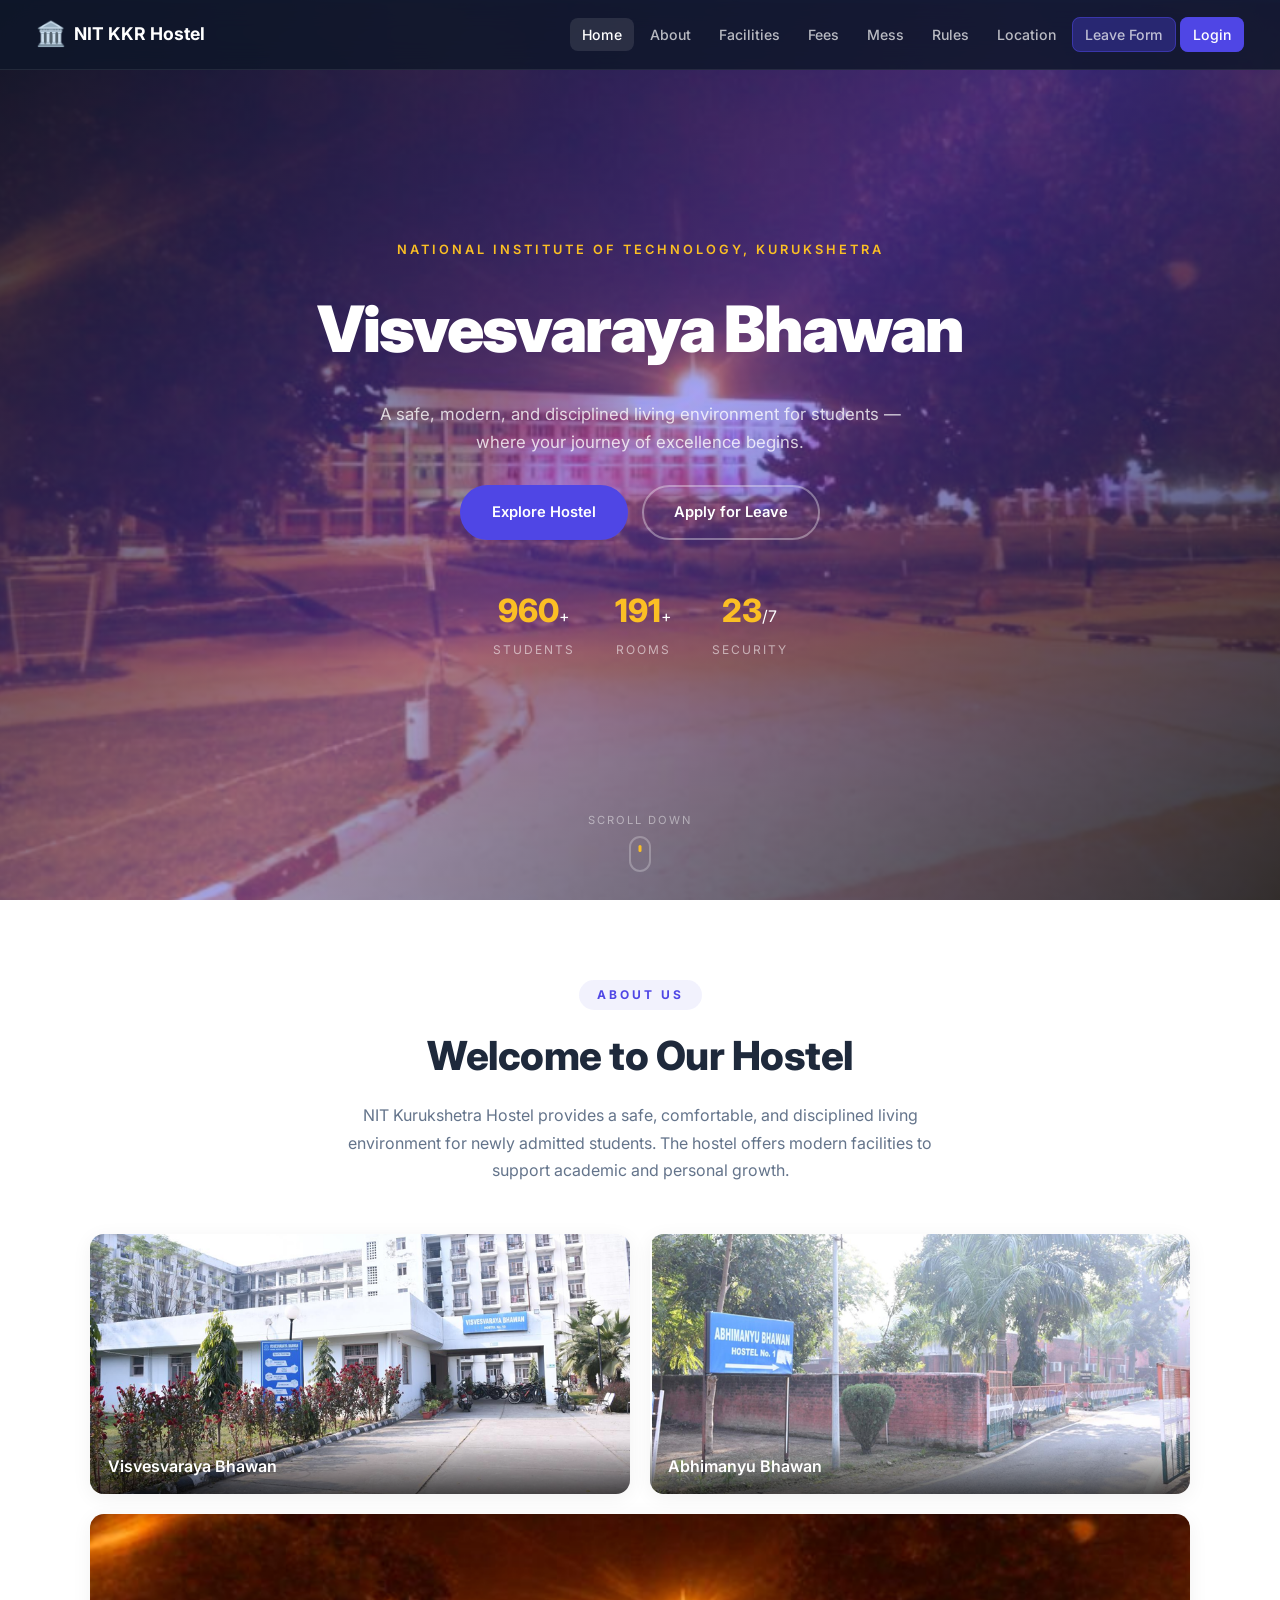
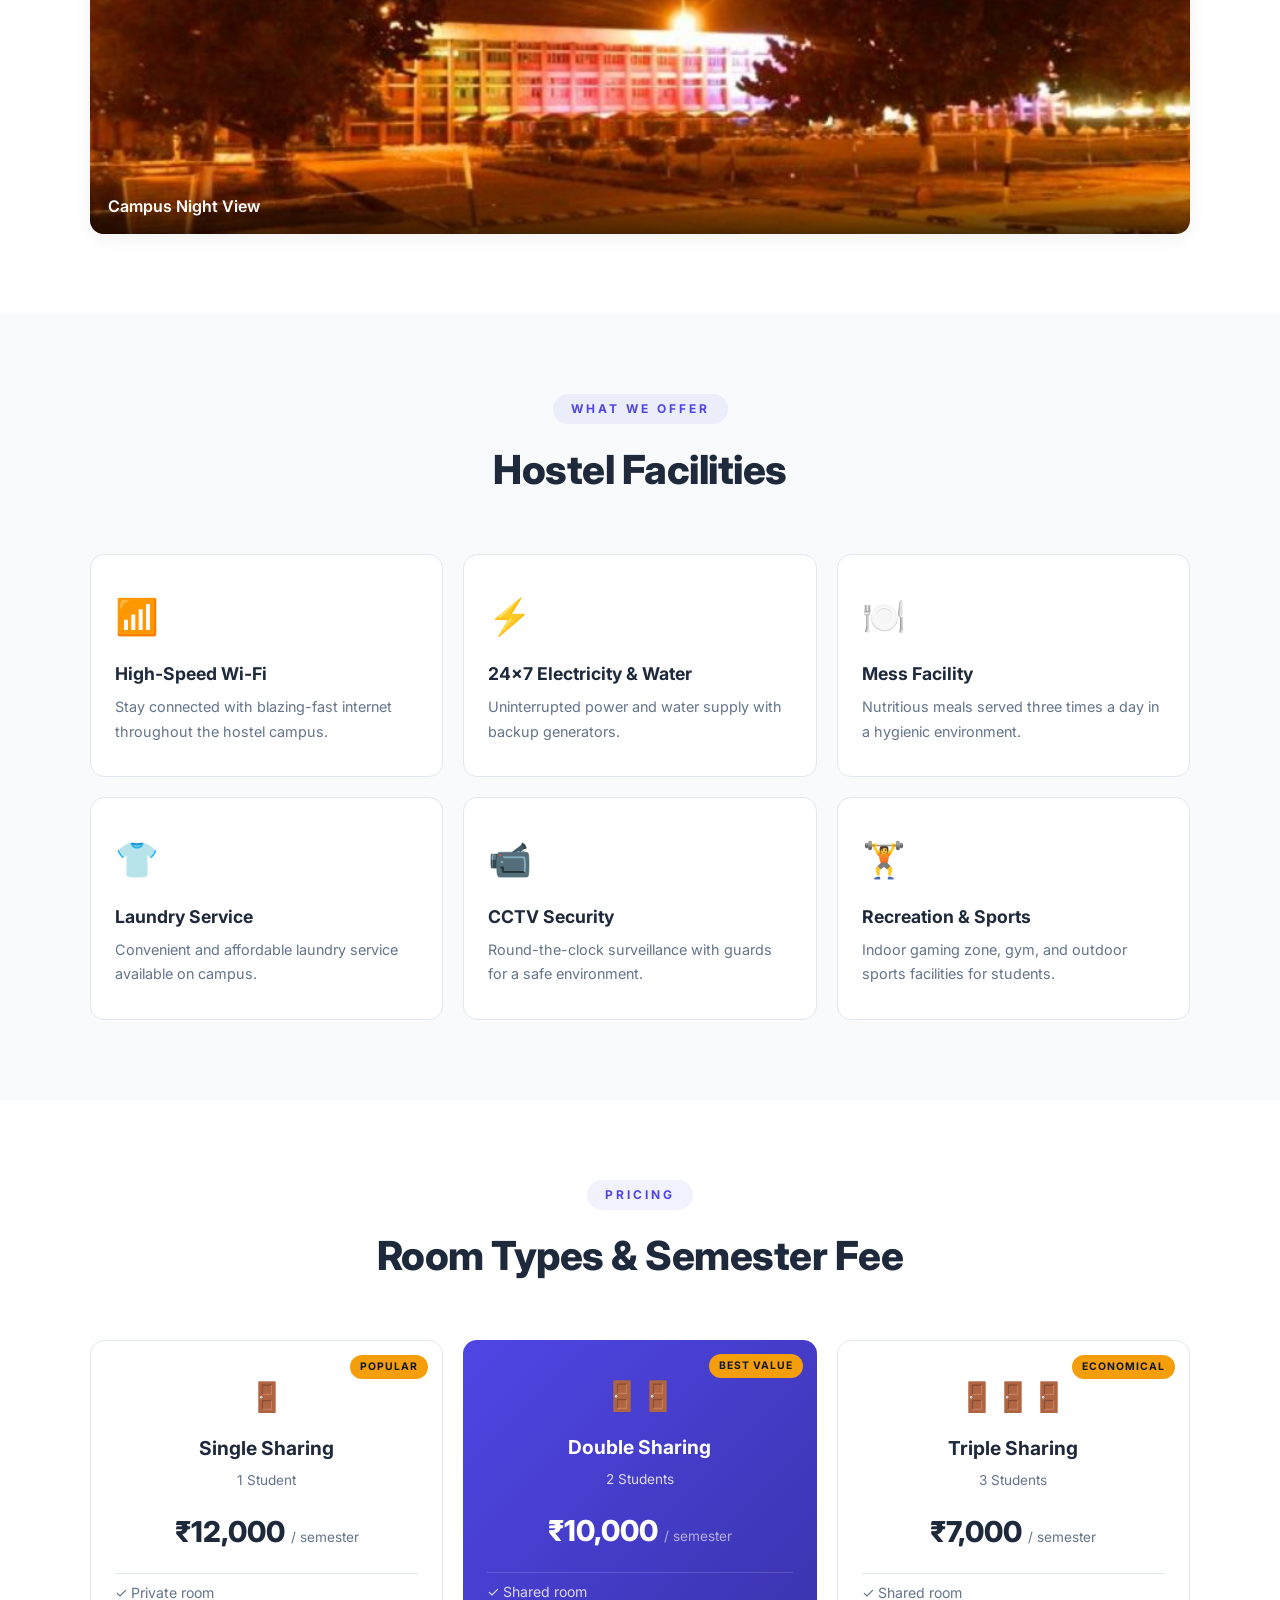
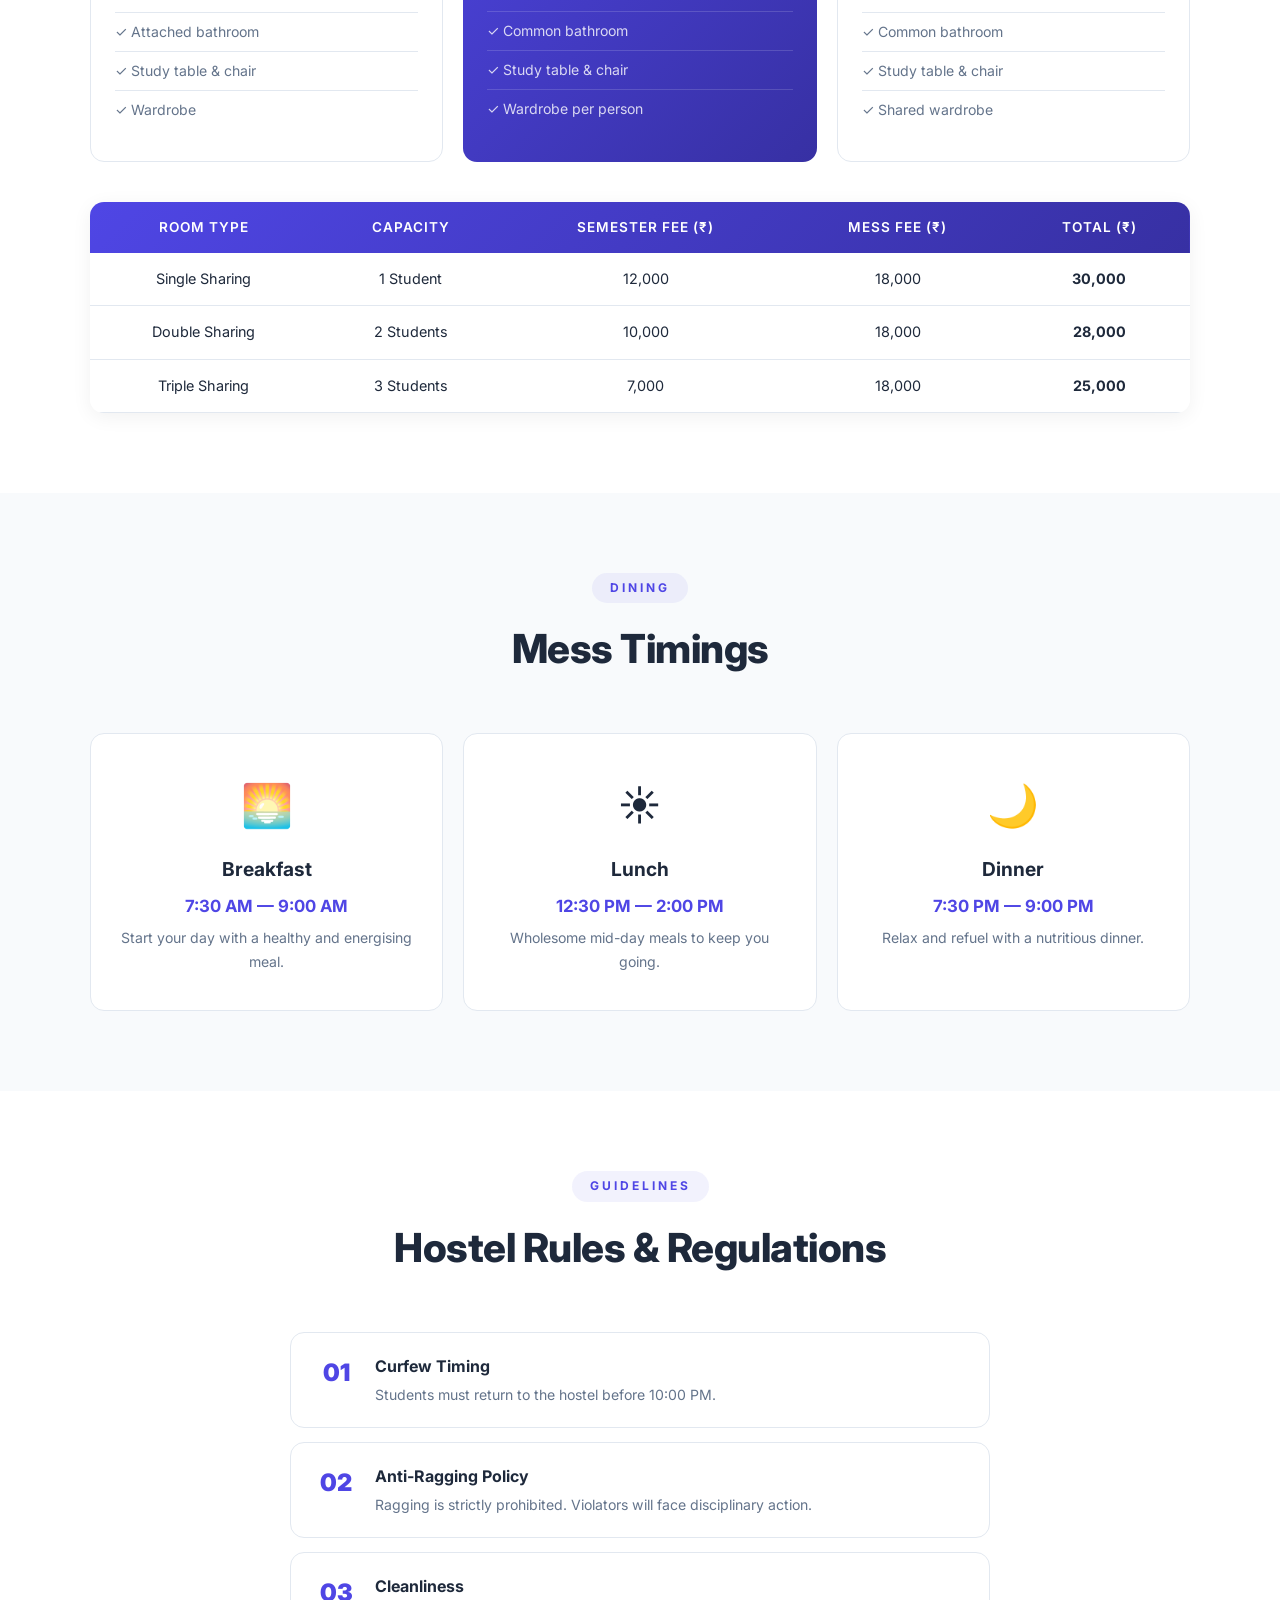
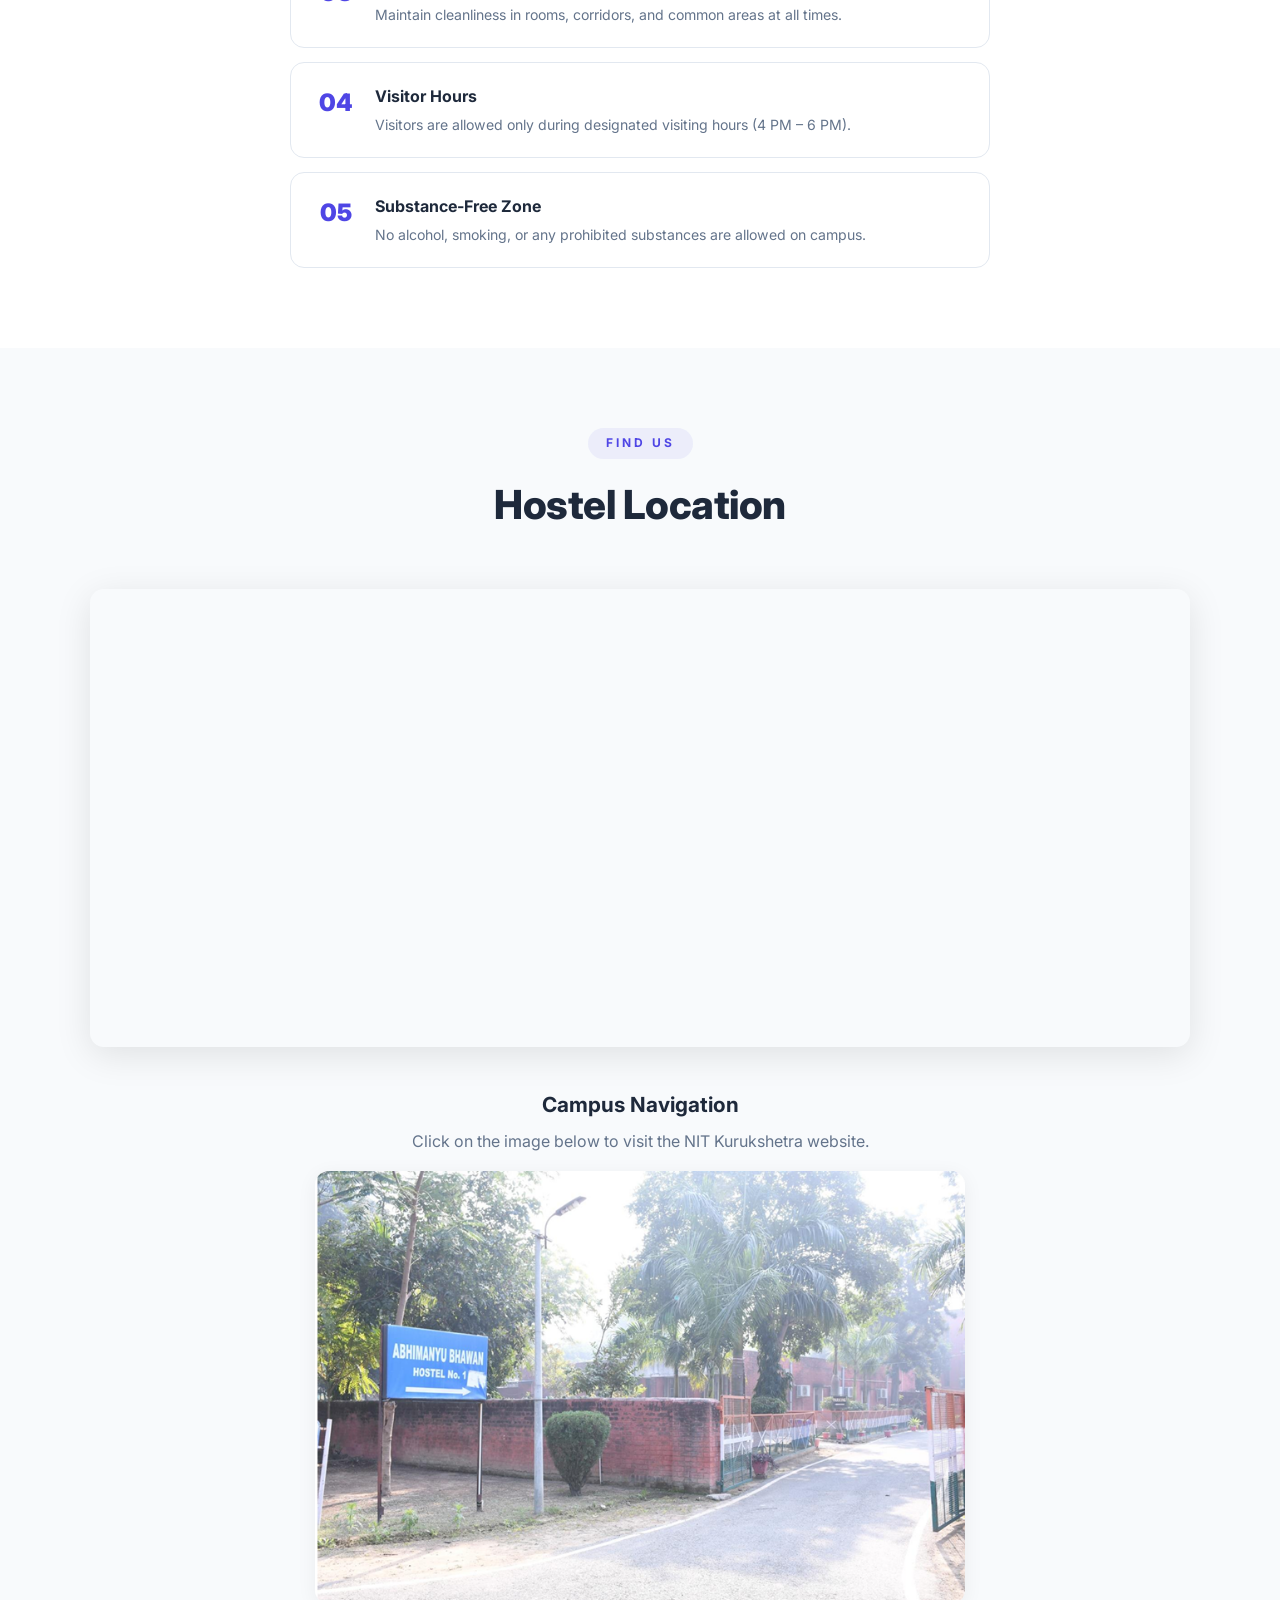
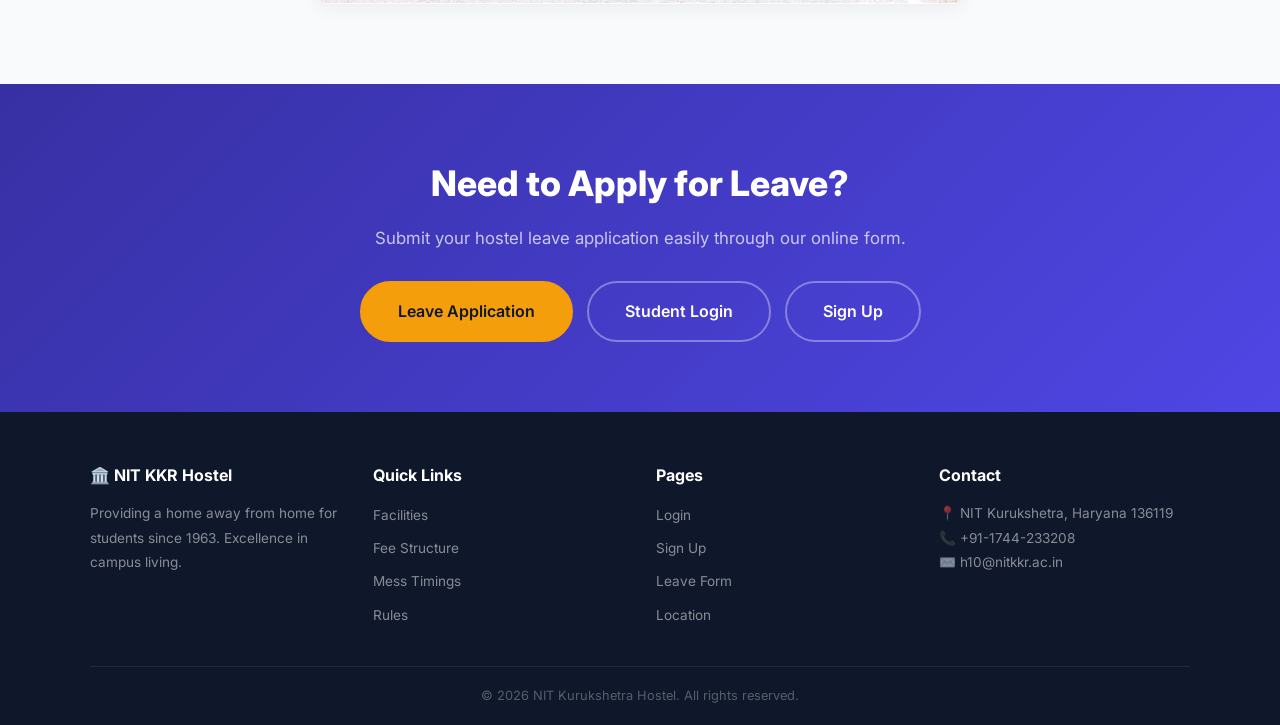
==== commit dc4ad7a2: "chore: update student count target and contact email address in index.html" ====
--- a/index.html
+++ b/index.html
@@ -47,7 +47,7 @@
             </div>
             <div class="hero-stats">
                 <div class="stat">
-                    <span class="stat-num" data-target="500">0</span>+
+                    <span class="stat-num" data-target="1000">0</span>+
                     <span class="stat-label">Students</span>
                 </div>
                 <div class="stat">
@@ -374,7 +374,7 @@
                     <h4>Contact</h4>
                     <p>📍 NIT Kurukshetra, Haryana 136119</p>
                     <p>📞 +91-1744-233208</p>
-                    <p>✉️ hostel@nitkkr.ac.in</p>
+                    <p>✉️ h10@nitkkr.ac.in</p>
                 </div>
             </div>
             <div class="footer-bottom">
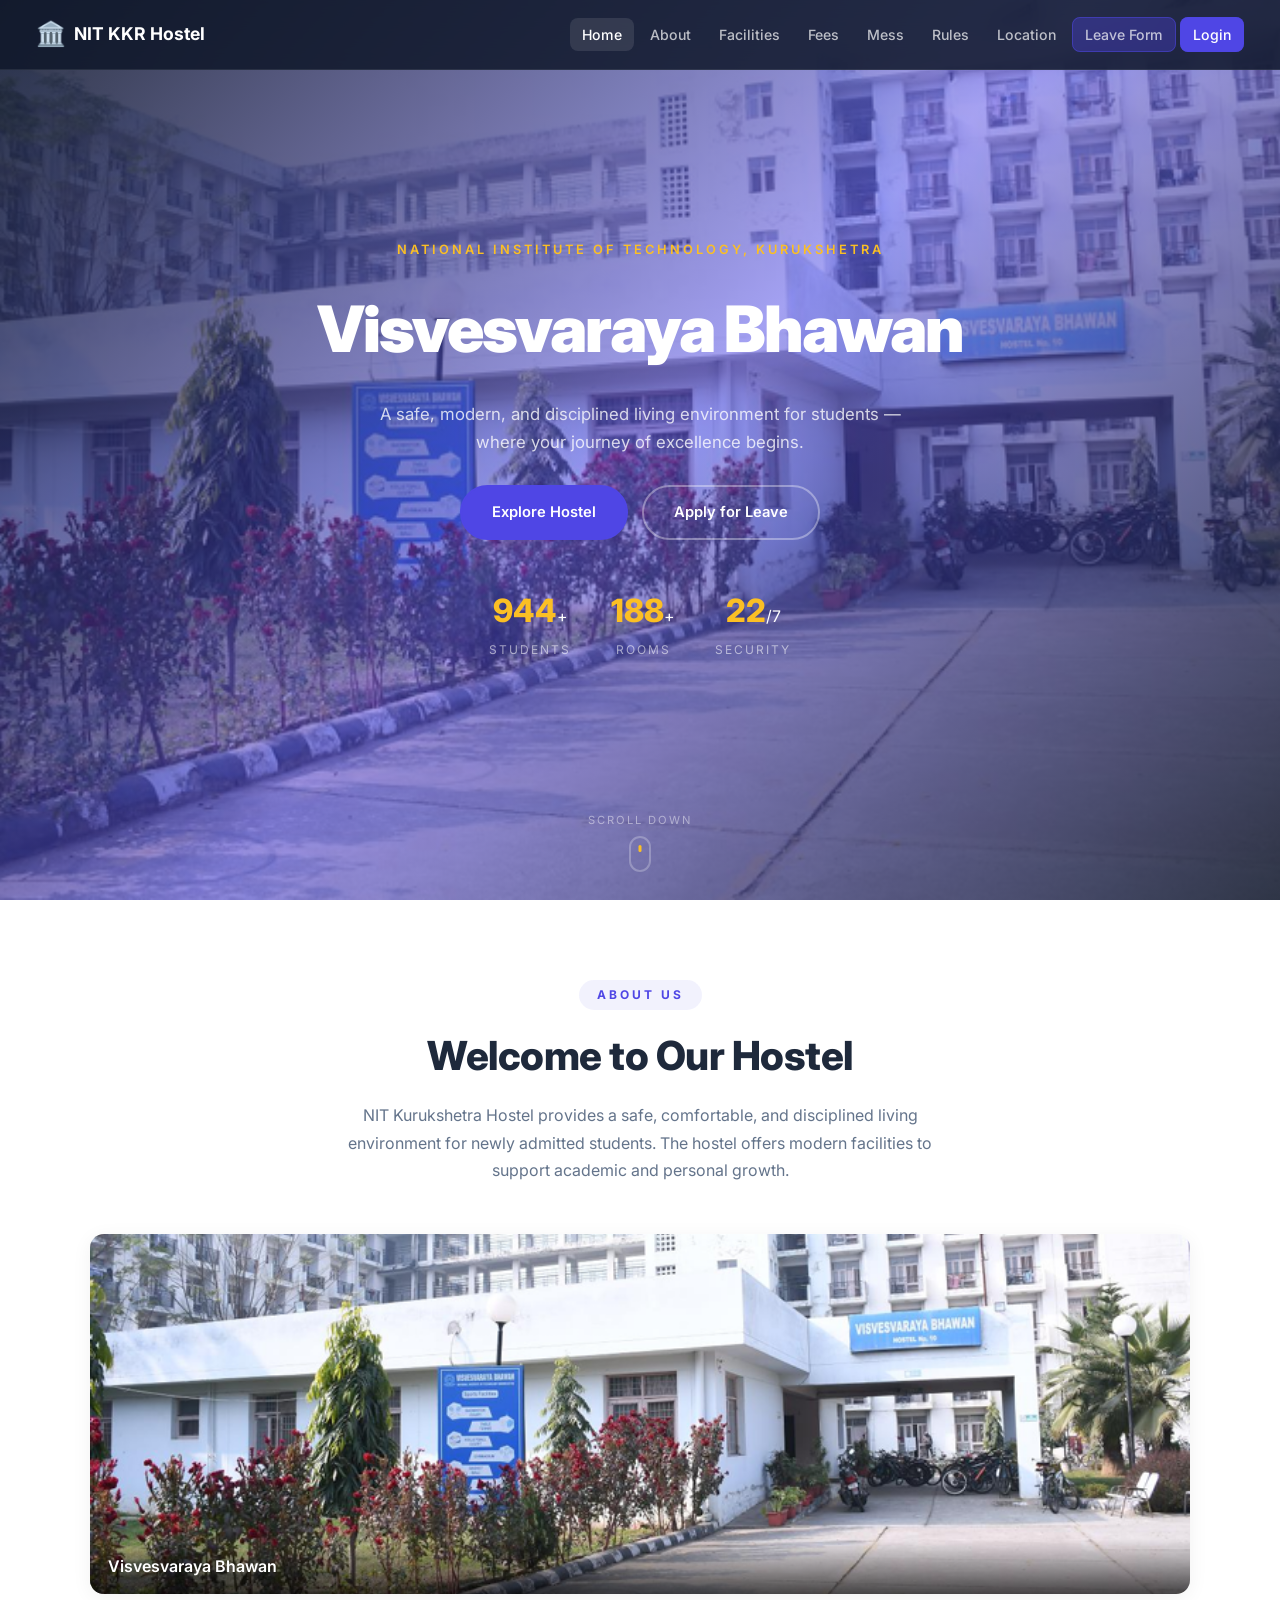
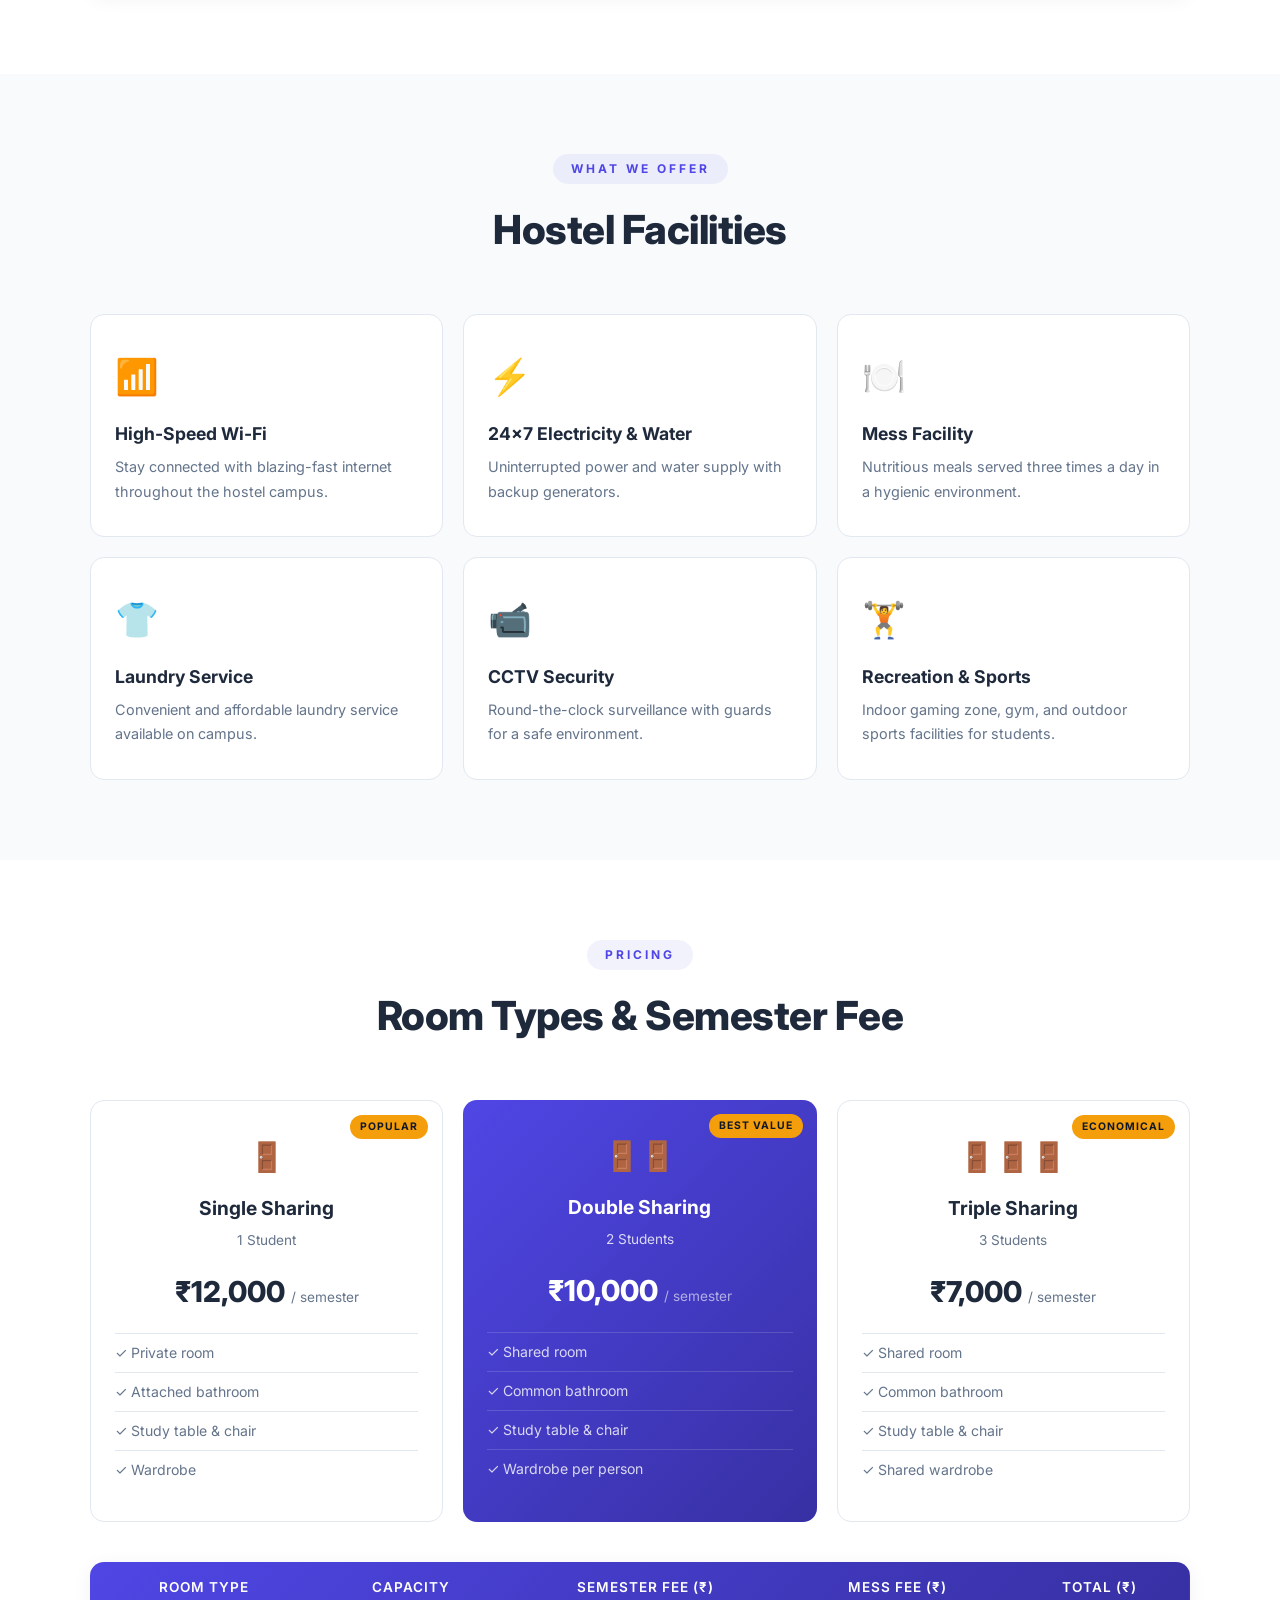
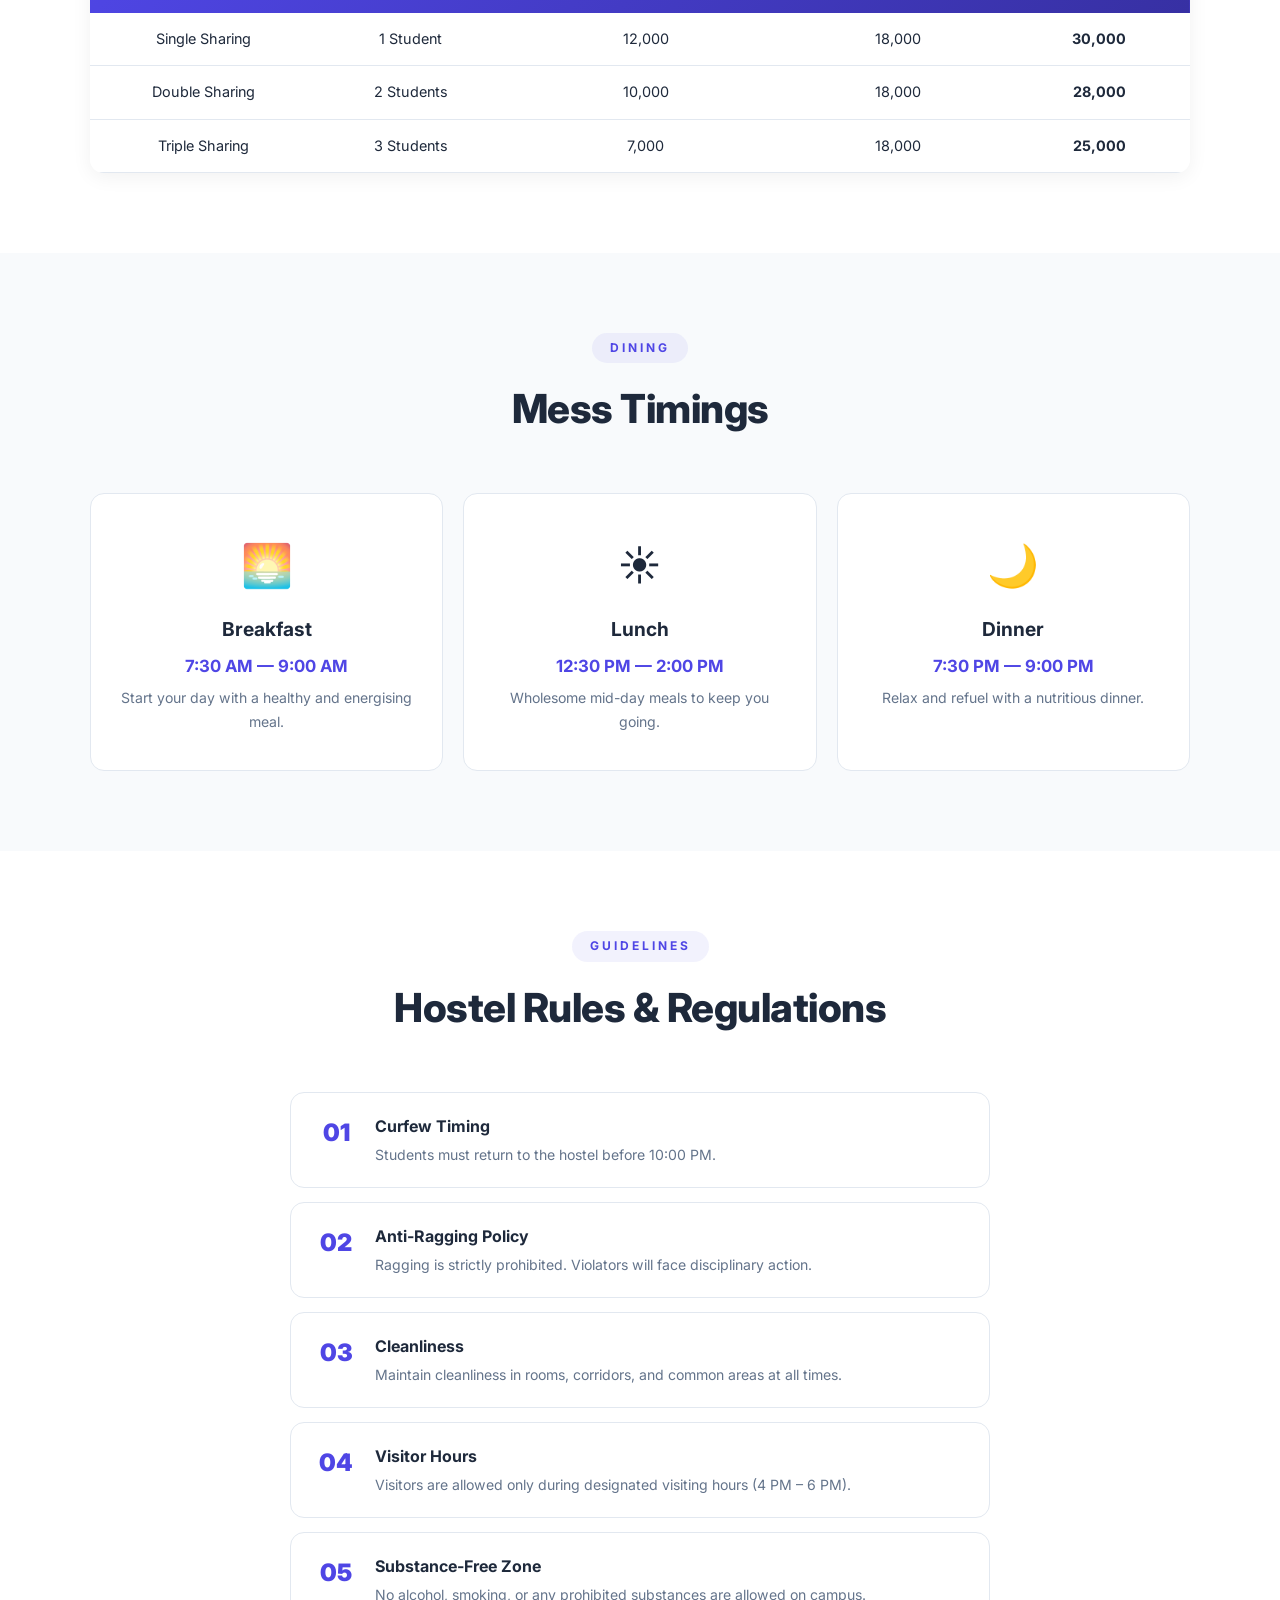
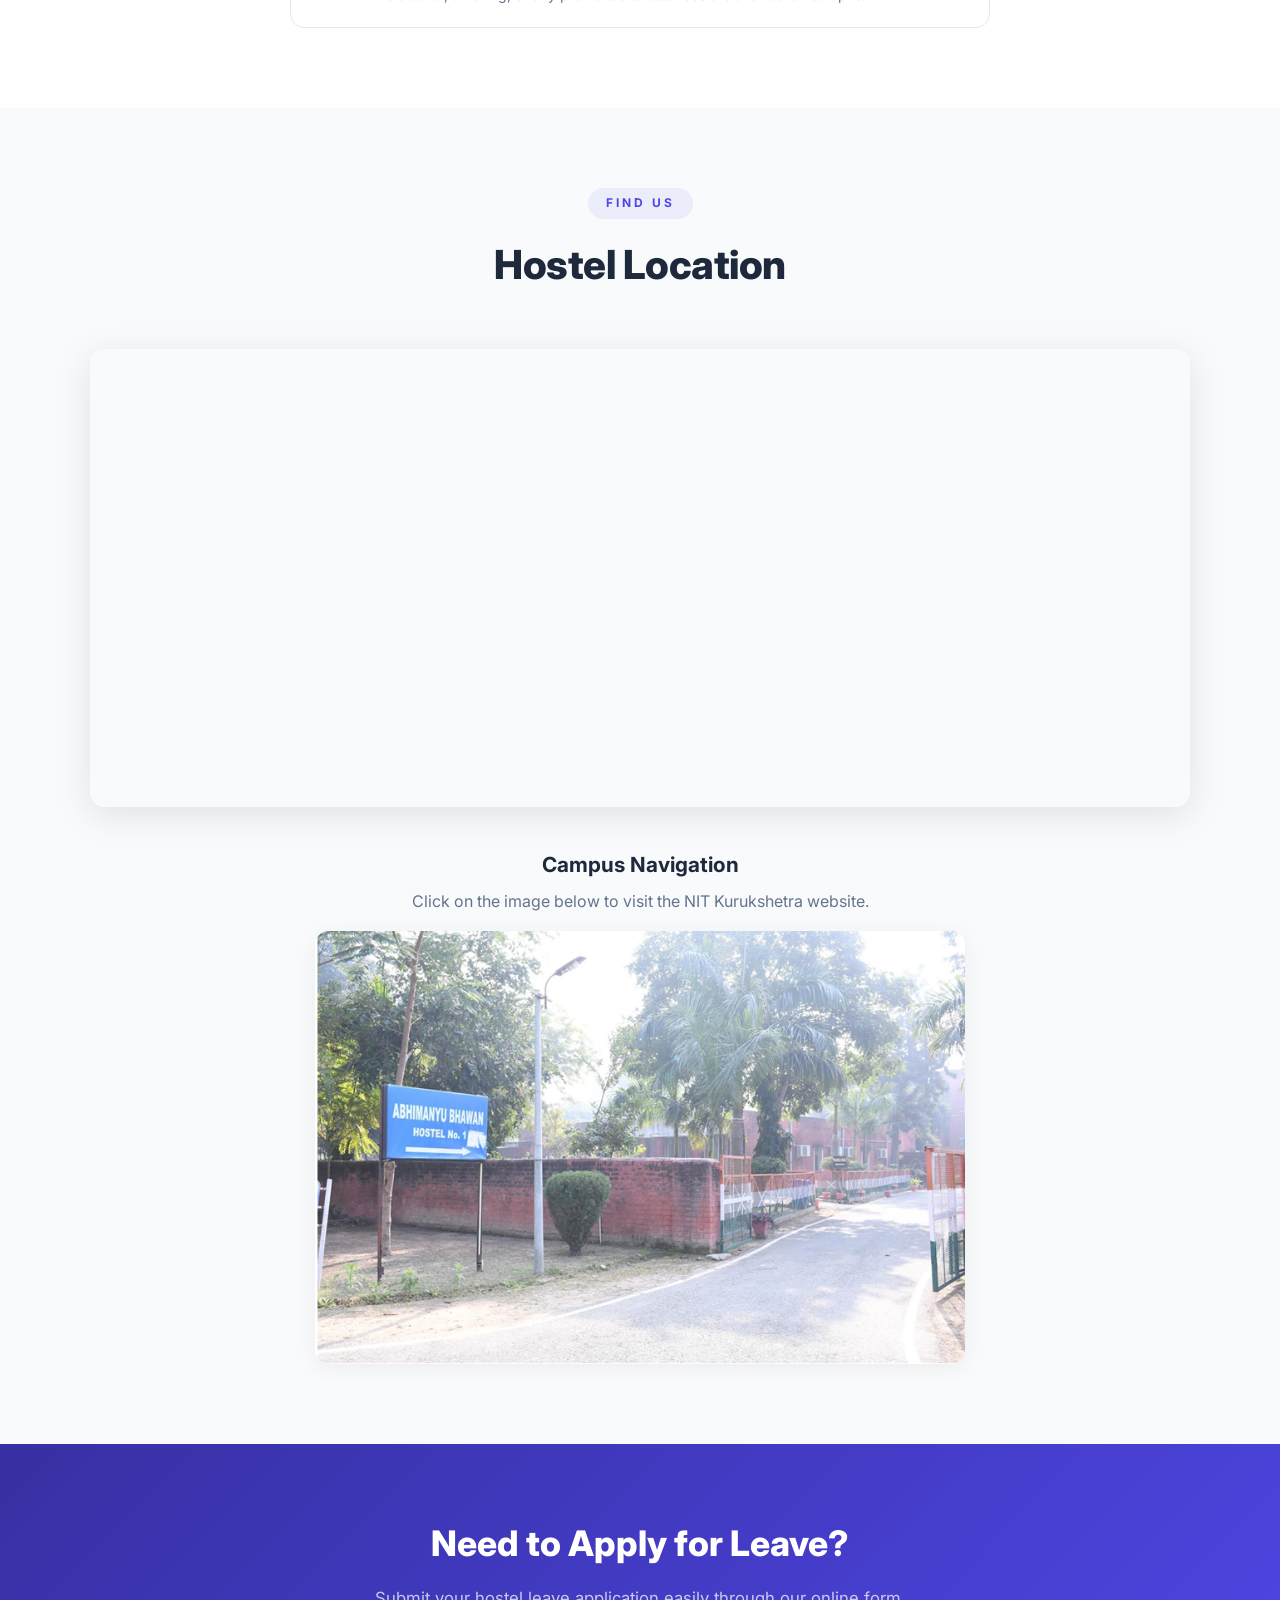
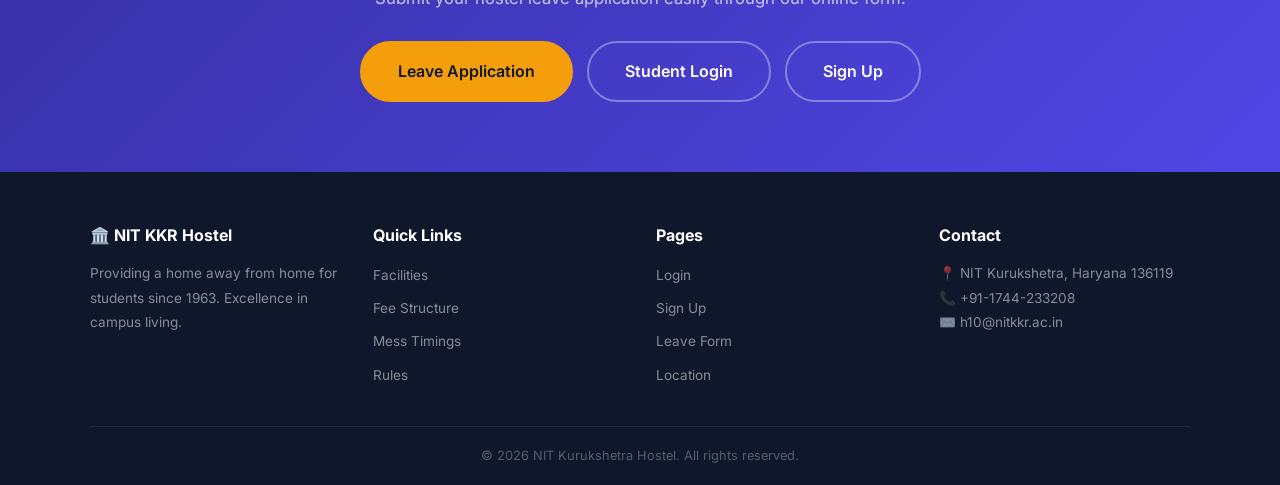
==== commit f8914e3a: "refactor: simplify about section layout and update hero background image" ====
--- a/index.html
+++ b/index.html
@@ -78,18 +78,10 @@
                     to support academic and personal growth.
                 </p>
             </div>
-            <div class="about-grid">
+            <div class="about-grid" style="grid-template-columns: 1fr;">
                 <div class="about-card">
-                    <img src="images/hostel.png" alt="Visvesvaraya Bhawan - Hostel Building" class="about-img">
+                    <img src="images/hostel.png" alt="Visvesvaraya Bhawan - Hostel Building" class="about-img" style="height: 360px;">
                     <div class="about-card-label">Visvesvaraya Bhawan</div>
-                </div>
-                <div class="about-card">
-                    <img src="images/h1.png" alt="Abhimanyu Bhawan - Hostel No.1" class="about-img">
-                    <div class="about-card-label">Abhimanyu Bhawan</div>
-                </div>
-                <div class="about-card about-card-wide">
-                    <img src="images/image.png" alt="NIT Kurukshetra Campus Night View" class="about-img">
-                    <div class="about-card-label">Campus Night View</div>
                 </div>
             </div>
         </div>
--- a/style.css
+++ b/style.css
@@ -34,7 +34,7 @@
 .hero {
     min-height: 100vh; display: flex; align-items: center; justify-content: center;
     text-align: center; color: #fff; position: relative;
-    background: url('images/image.png') center/cover no-repeat;
+    background: url('images/hostel.png') center/cover no-repeat;
 }
 .hero-overlay { position: absolute; inset: 0; background: linear-gradient(135deg, rgba(15,23,42,0.88), rgba(79,70,229,0.5), rgba(15,23,42,0.85)); }
 .hero-content { position: relative; z-index: 2; max-width: 760px; padding: 0 20px; animation: fadeUp 0.8s ease; }
